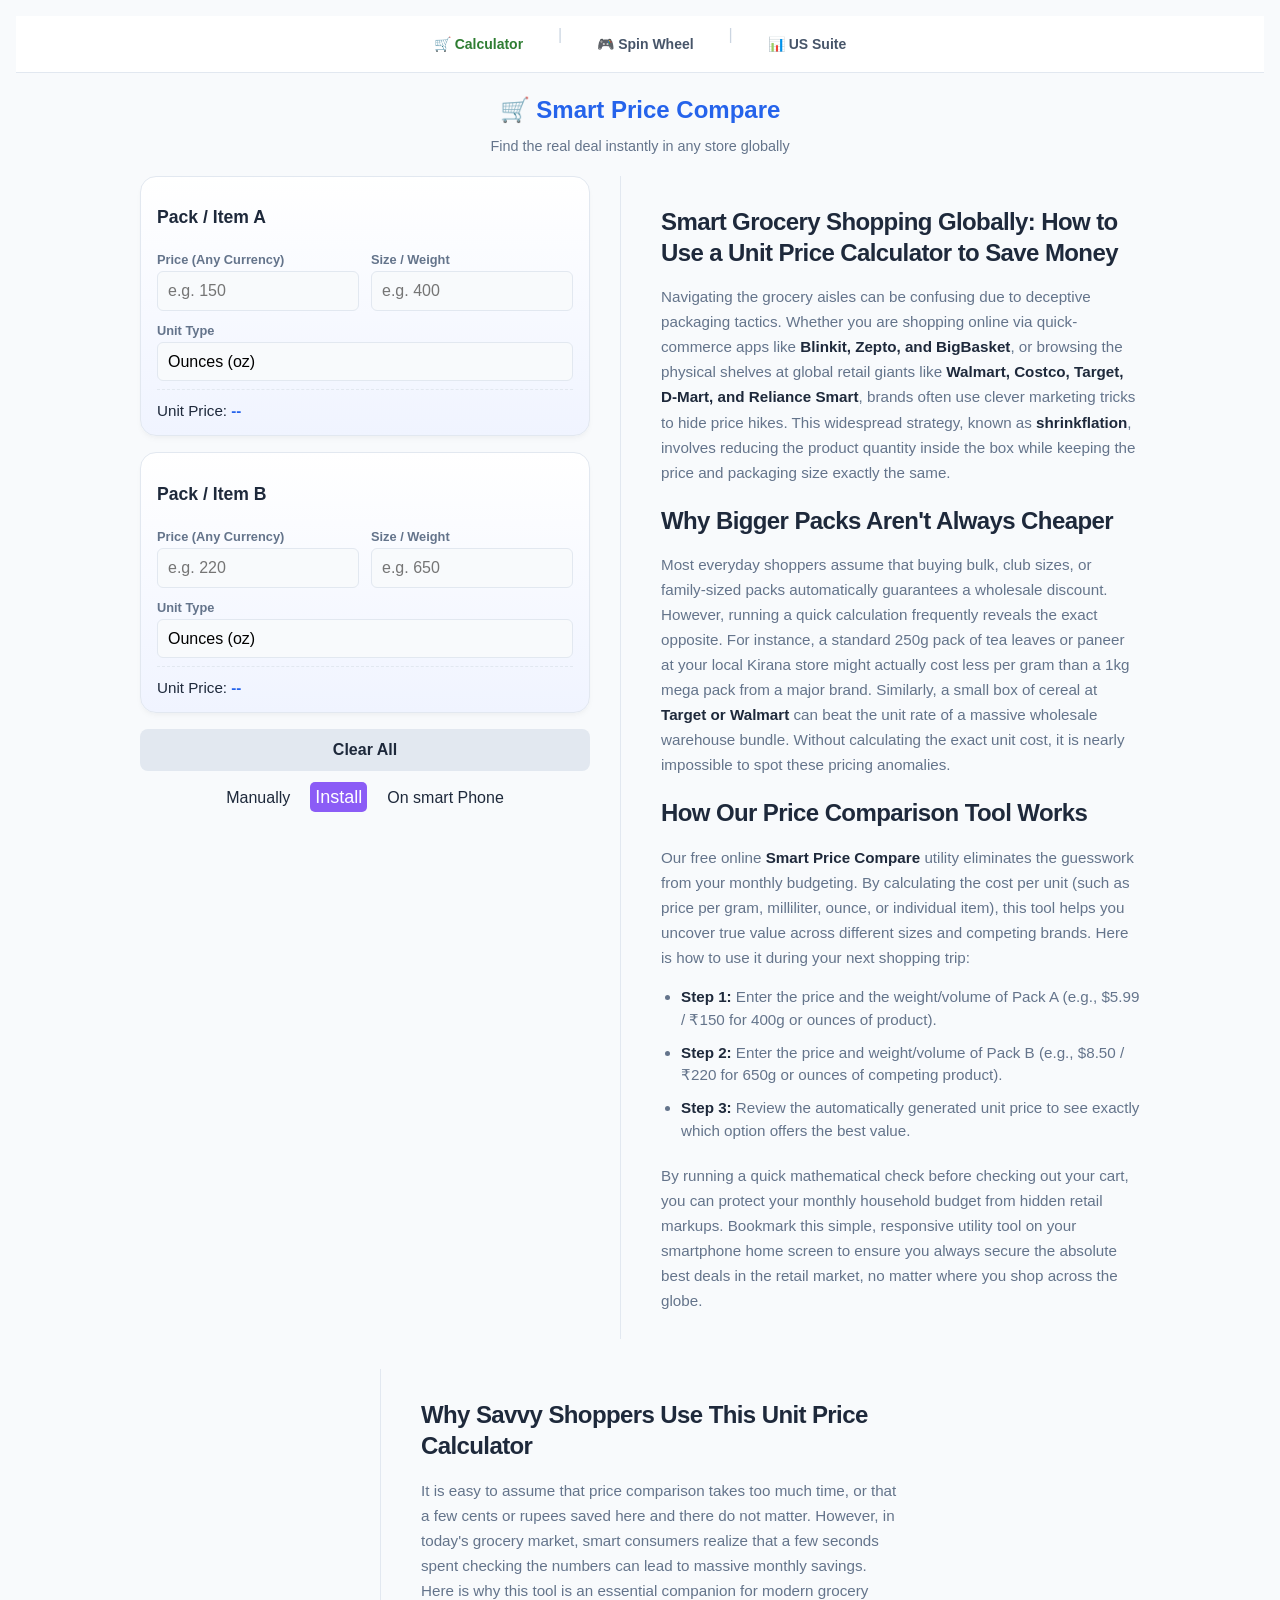
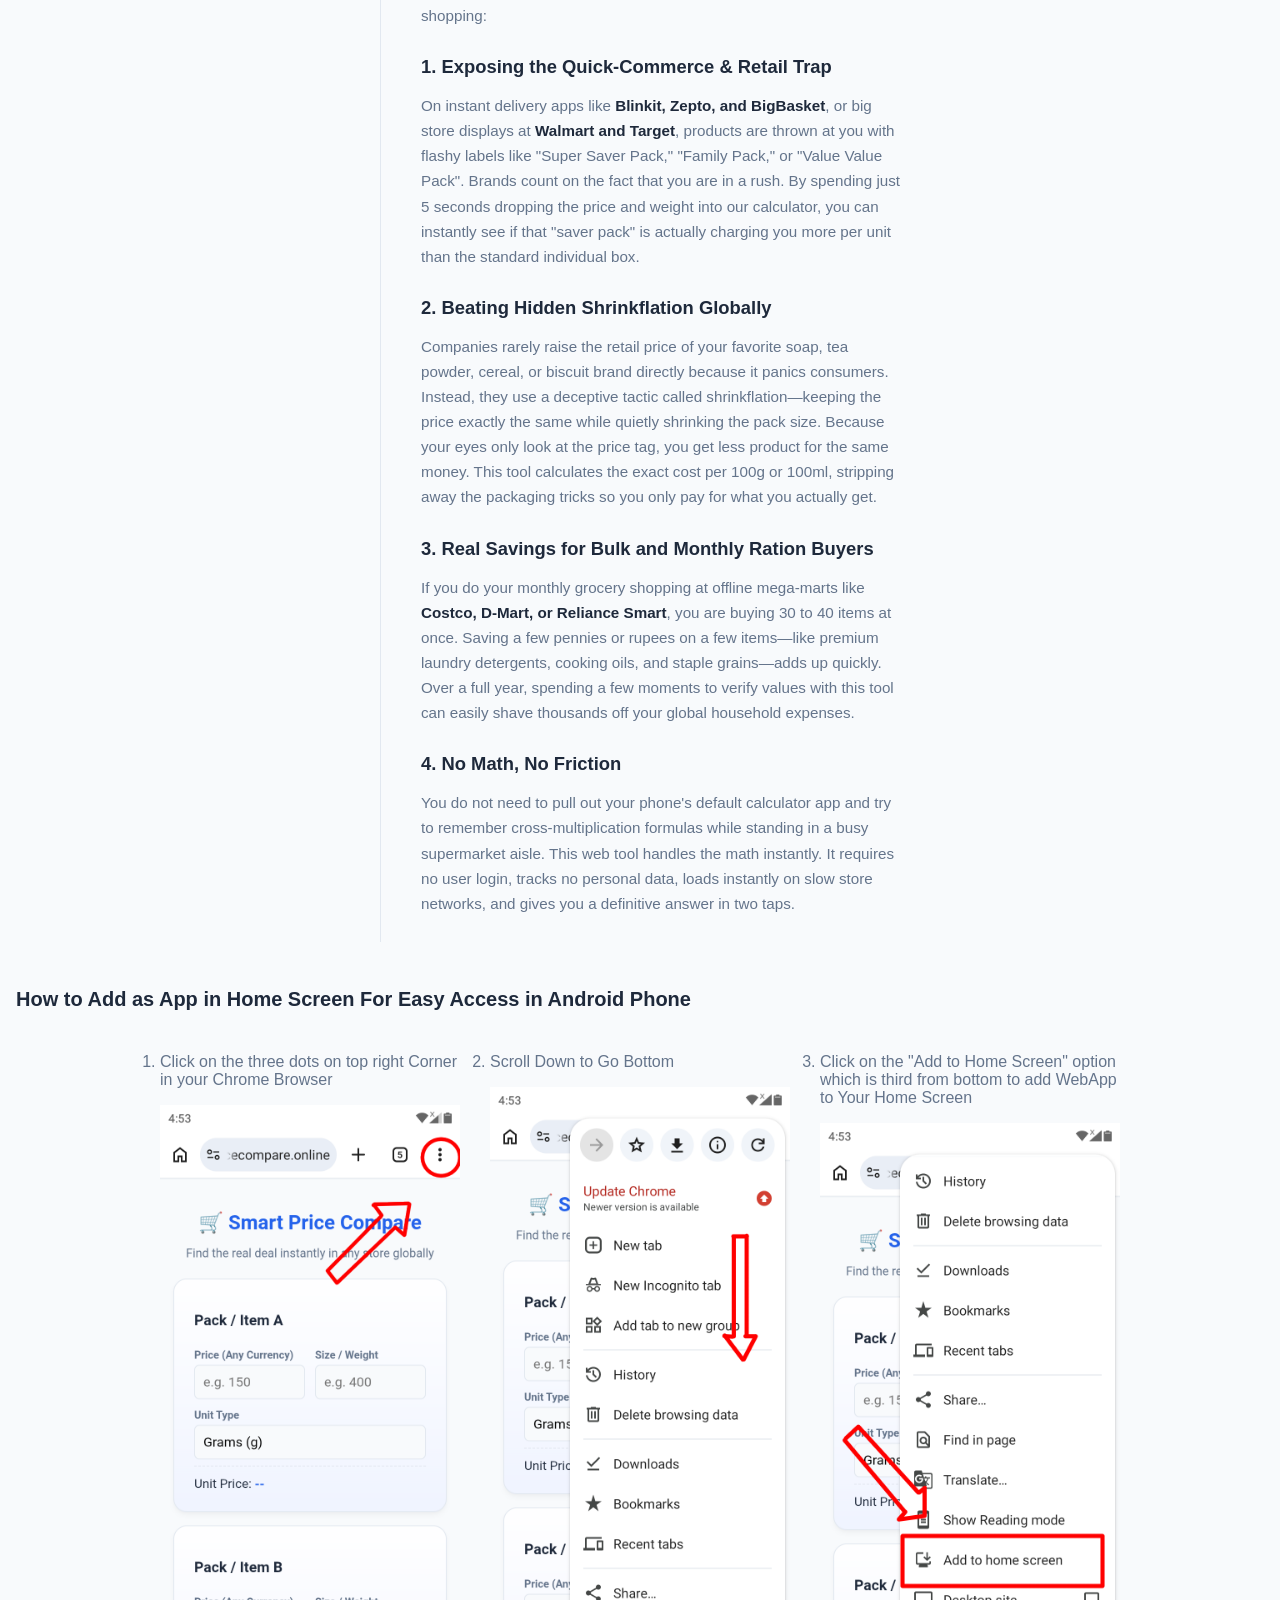
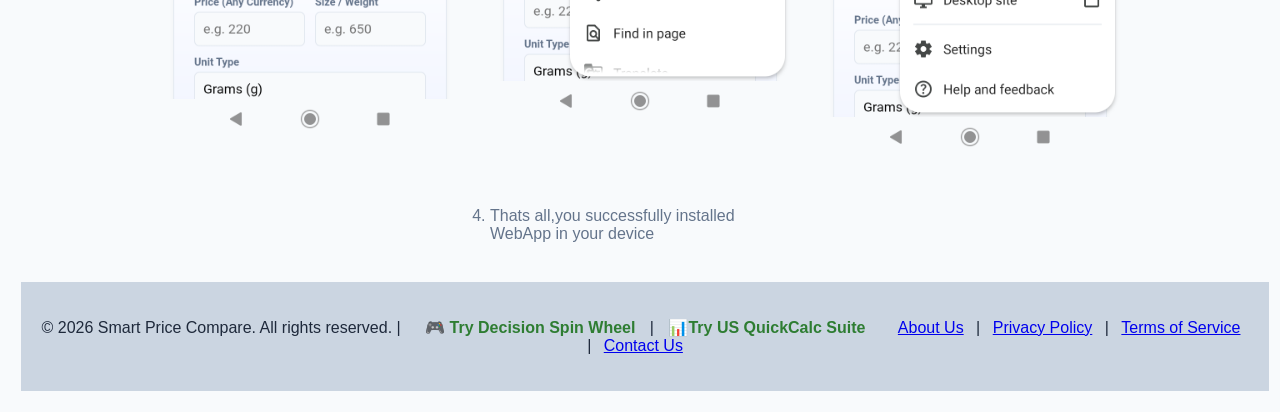
==== index.html @ 5653dd4a "Update index.html" ====
<!DOCTYPE html>
<html lang="en">
<head>
    <meta charset="UTF-8">
    <meta name="viewport" content="width=device-width, initial-scale=1.0">
    <title>🛒Smart Price Compare</title>
    <meta name="description" content="Free grocery unit price calculator for All shoppers. Compare prices in D-Mart, Blinkit, Walmart, and Zepto to beat shrinkflation and Secure The Best Deals">
    <meta name="keywords" content="unit price calculator, grocery price compare, cost per gram calculator, shrinkflation calculator, blinkit price check, dmart calculator, walmart price compare">
    <meta property="og:title" content="Smart Price Compare - Grocery Unit Price Calculator">
    <meta property="og:description" content="Stop getting fooled by packaging tricks. Instantly check if bigger grocery packs are actually cheaper or a scam.">
    <meta property="og:url" content="https://smartpricecompare.online">
    <meta property="og:type" content="website">
    <meta name="robots" content="index, follow">
    <meta name="author" content="Vignesh Kumar">
    <link rel="canonical" href="https://smartpricecompare.online" />
    <link rel="apple-touch-icon" sizes="180x180" href="apple-touch-icon.png">
    <link rel="icon" type="image/png" sizes="32x32" href="favicon-32x32.png">
    <link rel="icon" type="image/png" sizes="16x16" href="favicon-16x16.png">
    
    <script async src="https://pagead2.googlesyndication.com/pagead/js/adsbygoogle.js?client=ca-pub-3926058636910344"
     crossorigin="anonymous"></script>
    <style>
        /* CSS STYLING: Mobile-first, clean, and fast loading */
        :root {
            --primary: #2563eb;
            --success: #22c55e;
            --background: #f8fafc;
            --card-bg: #ffffff;
            --text: #1e293b;
            --text-light: #64748b;
            --border: #e2e8f0;
        }

        * {
            box-sizing: border-box;
            font-family: -apple-system, BlinkMacSystemFont, "Segoe UI", Roboto, Helvetica, Arial, sans-serif;
        }

        body {
            background-color: var(--background);
            color: var(--text);
            padding: 16px;
            margin: auto;
        }

        .container {
            display: flex;
            flex-direction:column;
            flex-wrap: wrap;
            justify-content: center;
            align-items:center;
            gap: 10px;
        }
        .app-layout-flex ,.seo-content{
            min-width: 300px;
            max-width: 450px;
        }
        .seo-content{
            width: 100%;
            max-width: 650px;
            padding: 30px 10px;
            background-color: transparent; 
            border: none; 
            box-shadow: none;
        }
        .seo-content h2 {
            font-size: 1.5rem !important;
            font-weight: 700;
            letter-spacing: -0.025em;
            color: var(--text);
            line-height: 1.3;
            margin-bottom: 16px;
        }

        .seo-content h3 {
            font-size: 1.15rem !important;
            font-weight: 600;
            color: var(--text);
            margin-top: 28px;
            margin-bottom: 8px;
        }

        .seo-content p {
            font-size: 0.95rem;
            color: var(--text-light); /* Soft slate blue-gray text minimizes visual fatigue */
            line-height: 1.65;
            margin-bottom: 16px;
        }

        .seo-content ul {
            margin-left: 0;
            padding-left: 20px;
            margin-bottom: 20px;
        }

        .seo-content li {
            font-size: 0.95rem;
            color: var(--text-light);
            margin-bottom: 10px;
            line-height: 1.5;
        }

        .seo-content strong {
            color: var(--text); /* Highlights key phrases without using bright neon colors */
        }
        header ,footer{
            text-align: center;
            margin: 5px;
            padding: 2px;
        }
        footer{
            background-color: #cbd5e1;
            width: 100%;
            padding: 20px;
        }
        a{
            margin: 10px 20px;
        }

        h1 {
            font-size: 1.5rem;
            color: var(--primary);
            margin-bottom: 4px;
        }

        p.subtitle {
            font-size: 0.9rem;
            color: var(--text-light);
        }

        .comparison-grid {
            display: flex;
            flex-direction: column;
            gap: 16px;
        }
            .item-card {
                background: var(--card-bg);
                background: linear-gradient(180deg, #ffffff 0%, #f0f4ff 100%);
                border-color: #dbeafe;
                border: 1px solid var(--border);
                border-radius: 16px;
                padding: 24px;
                transition: all 0.25s ease;
                position: relative;
                box-shadow: 0 4px 6px -1px rgba(0, 0, 0, 0.03), 0 2px 4px -1px rgba(0, 0, 0, 0.02);
            }
            .item-card input:focus,.item-card select:focus{
                border-color: #8b5cf6;
                box-shadow: 0 0 0 3px rgba(139, 92, 246, 0.15);
            }
        .item-card.cheaper {
            border-color: var(--success);
            background: #f0fdf4;
            box-shadow: 0 4px 12px rgba(34, 197, 94, 0.1);
        }

        .badge {
            display: none;
            position: absolute;
            top: -10px;
            right: 16px;
            background: var(--success);
            color: white;
            font-size: 0.75rem;
            font-weight: bold;
            padding: 2px 8px;
            border-radius: 20px;
            text-transform: uppercase;
        }

        .item-card.cheaper .badge {
            display: block;
        }

        h2 {
            font-size: 1.1rem;
            margin-bottom: 24px;}

        .input-group {
            display: grid;
            grid-template-columns: 1fr 1fr;
            gap: 12px;
            margin-bottom: 12px;
        }

        .input-field {
            display: flex;
            flex-direction: column;
            gap: 4px;
        }

        label {
            font-size: 0.8rem;
            font-weight: 600;
            color: var(--text-light);
        }

        input, select {
            width: 100%;
            padding: 10px;
            font-size: 1rem;
            border: 1px solid var(--border);
            border-radius: 6px;
            outline: none;
            background: var(--background);
        }
        select {
            appearance: none;
            -webkit-appearance: none;
            background-image: url("data:image/svg+xml;utf8,<svg xmlns='http://w3.org' width='24' height='24' viewBox='0 0 24 24' fill='none' stroke='%2364748b' stroke-width='2' stroke-linecap='round' stroke-linejoin='round'><polyline points='6 9 12 15 18 9'></polyline></svg>");
            background-repeat: no-repeat;
            background-position: right 12px center;
            background-size: 16px;
            padding-right: 40px !important; /* Keeps option labels clear of the native arrow */
        }

        input:focus, select:focus {
            border-color: var(--primary);
            background: white;
        }

        .result-box {
            margin-top: 8px;
            padding-top: 12px;
            border-top: 1px dashed var(--border);
            font-size: 0.95rem;
        }

        .unit-price {
            font-weight: bold;
            color: var(--primary);
        }

        .savings-banner {
            background: #eff6ff;
            border: 1px solid #bfdbfe;
            color: var(--primary);
            padding: 12px;
            border-radius: 8px;
            text-align: center;
            font-weight: 600;
            margin-top: 16px;
            display: none;
            font-size: 0.95rem;
            word-wrap: break-word;
            overflow-wrap: break-word;
            white-space: normal;
            height: auto;
            line-height: 1.4;
        }

        .reset-btn {
            width: 100%;
            background: #e2e8f0;
            border: none;
            color: var(--text);
            padding: 12px;
            font-size: 1rem;
            font-weight: 600;
            border-radius: 8px;
            margin-top: 16px;
            cursor: pointer;
        }

        .reset-btn:hover {
            background: #cbd5e1;
        }
    ol{
            display:flex;
            justify-content:center;
            align-items:flex-start;
            flex-wrap:wrap;
            gap:30px;
            color:var(--text-light);
            padding:2px;
        }
        ol li{
            max-width:300px;
        }
        li>img{
            width:100%;
            margin:auto;
        }
/* Desktop View Override */
        @media (min-width: 900px) {
        .container {
            width:100%;
            display: flex;
            flex-direction:row;
            justify-content: center;
            align-items: flex-start;
            flex-wrap: wrap;
            gap:30px;
        }
        .seo-content {
            max-width: 520px;
            padding: 10px 0 10px 40px; 
            border-left: 1px solid var(--border);
        }
        .item-card {
            padding: 16px; /* Free up critical container real estate */
        }
     }
    </style>
</head>
<body>
    <nav style="background: #ffffff;border-bottom: 1px solid #e2e8f0; padding: 10px 16px; display: flex; justify-content: center; gap: 15px; width: 100%; box-sizing: border-box;">
    <a href="/index.html" style="color: #2e7d32; font-weight: 700; text-decoration: none; font-size: 14px;">🛒 Calculator</a>
    <span style="color: #cbd5e1;">|</span>
    <a href="/wheel.html" style="color: #475569; font-weight: 600; text-decoration: none; font-size: 14px;">🎮 Spin Wheel</a>
    <span style="color: #cbd5e1;">|</span>
    <a href="/us-calc/index.html" style="color: #475569; font-weight: 600; text-decoration: none; font-size: 14px;">📊 US Suite</a>
</nav>
    <header><h1>🛒 Smart Price Compare</h1>
        <p class="subtitle">Find the real deal instantly in any store globally</p>
    </header>
    <div class="container">
        <div class="app-layout-flex">
            <div class="comparison-grid">
        	    <div class="item-card" id="cardA">
            		<div class="badge">Better Value</div>
                    <h2>Pack / Item A</h2>
            		<div class="input-group">
                		<div class="input-field"><label>Price (Any Currency)</label>
                    	    <input type="number" id="priceA" placeholder="e.g. 150" inputmode="decimal" oninput="calculate()"></div>
                		<div class="input-field"><label>Size / Weight</label>
                   		 <input type="number" id="sizeA" placeholder="e.g. 400" inputmode="decimal" oninput="calculate()"></div>
            		</div>
                    <div class="input-field">
                        <label>Unit Type</label>
                        <select id="unitA" onchange="calculate()">
                        <option value="28.3495">Ounces (oz)</option>
                        <option value="453.592">Pounds (lbs)</option>
                        <option value="1">Grams (g)</option>
                        <option value="1000">Kilograms (kg)</option>
                        <option value="1">Milliliters (ml)</option>
                        <option value="1000">Liters (L)</option>
                        <option value="1">Units / Pieces</option>
                        </select></div>
                    <div class="result-box">Unit Price: <span class="unit-price" id="outputA">--</span></div>
                </div>

                <div class="item-card" id="cardB">
                    <div class="badge">Better Value</div>
                    <h2>Pack / Item B</h2>
                    <div class="input-group">
                        <div class="input-field">
                            <label>Price (Any Currency)</label>
                            <input type="number" id="priceB" placeholder="e.g. 220" inputmode="decimal" oninput="calculate()">
                        </div>
                        <div class="input-field">
                            <label>Size / Weight</label>
                            <input type="number" id="sizeB" placeholder="e.g. 650" inputmode="decimal" oninput="calculate()">
                        </div>
                    </div>
                    <div class="input-field">
                        <label>Unit Type</label>
                        <select id="unitB" onchange="calculate()">
                            <option value="28.3495">Ounces (oz)</option>
                            <option value="453.592">Pounds (lbs)</option>
                            <option value="1">Grams (g)</option>
                            <option value="1000">Kilograms (kg)</option>
                            <option value="1">Milliliters (ml)</option>
                            <option value="1000">Liters (L)</option>
                            <option value="1">Units / Pieces</option>
                        </select>
                    </div>
                    <div class="result-box">
                        Unit Price: <span class="unit-price" id="outputB">--</span>
                    </div>
                </div>
            </div>
            <div class="savings-banner" id="savingsText"></div>
            <button class="reset-btn" onclick="resetForm()">Clear All</button>
            <p style="text-align: center;"> Manually<a href="#manualinstall" style="font-size:large;color:white;background-color: #8b5cf6;padding:5px;border-radius: 5px;text-decoration: none;">Install</a>On smart Phone </p>
        </div>
 
     <section class="seo-content">
  <h2>Smart Grocery Shopping Globally: How to Use a Unit Price Calculator to Save Money</h2>
<p>
  Navigating the grocery aisles can be confusing due to deceptive packaging tactics. 
  Whether you are shopping online via quick-commerce apps like <strong>Blinkit, Zepto, and BigBasket</strong>, or 
  browsing the physical shelves at global retail giants like <strong>Walmart, Costco, Target, D-Mart, and Reliance Smart</strong>, brands 
  often use clever marketing tricks to hide price hikes. This widespread strategy, known 
  as <strong>shrinkflation</strong>, involves reducing the product quantity inside the box while keeping the price and 
  packaging size exactly the same.
</p>

<h2>Why Bigger Packs Aren't Always Cheaper</h2>
<p>
  Most everyday shoppers assume that buying bulk, club sizes, or family-sized packs automatically 
  guarantees a wholesale discount. However, running a quick calculation frequently reveals the exact opposite. For 
  instance, a standard 250g pack of tea leaves or paneer at your local Kirana store might actually
  cost less per gram than a 1kg mega pack from a major brand. Similarly, a small box of cereal at 
  <strong>Target or Walmart</strong> can beat the unit rate of a massive wholesale warehouse bundle. Without calculating the
  exact unit cost, it is nearly impossible to spot these pricing anomalies.
</p>

<h2>How Our Price Comparison Tool Works</h2>
<p>
  Our free online <strong>Smart Price Compare</strong> utility eliminates the guesswork from your 
  monthly budgeting. By calculating the cost per unit (such as price per gram, milliliter, ounce, or individual item), 
  this tool helps you uncover true value across different sizes and competing brands. Here is how to use it during your next shopping trip:
</p>
<ul>
  <li><strong>Step 1:</strong> Enter the price and the weight/volume of Pack A (e.g., $5.99 / ₹150 for 400g or ounces of product).</li>
  <li><strong>Step 2:</strong> Enter the price and weight/volume of Pack B (e.g., $8.50 / ₹220 for 650g or ounces of competing product).</li>
  <li><strong>Step 3:</strong> Review the automatically generated unit price to see exactly which option offers the best value.</li>
</ul>
<p>
  By running a quick mathematical check before checking out your cart, you can 
  protect your monthly household budget from hidden retail markups. Bookmark this simple, responsive utility tool on your smartphone home screen to ensure you always secure the absolute best deals in the retail market, no matter where you shop across the globe.
</p>

</section>
<section class="seo-content">
<h2>Why Savvy Shoppers Use This Unit Price Calculator</h2>
<p>
  It is easy to assume that price comparison takes too much time, or that a few cents or rupees 
  saved here and there do not matter. However, in today's grocery market, smart 
  consumers realize that a few seconds spent checking the numbers can lead to 
  massive monthly savings. Here is why this tool is an essential companion for modern 
  grocery shopping:
</p>

<h3>1. Exposing the Quick-Commerce & Retail Trap</h3>
<p>
  On instant delivery apps like <strong>Blinkit, Zepto, and BigBasket</strong>, or big store displays at <strong>Walmart and Target</strong>, products are thrown at 
  you with flashy labels like "Super Saver Pack," "Family Pack," or "Value Value Pack". Brands 
  count on the fact that you are in a rush. By spending just 5 seconds dropping the 
  price and weight into our calculator, you can instantly see if that "saver pack" is 
  actually charging you more per unit than the standard individual box.
</p>

<h3>2. Beating Hidden Shrinkflation Globally</h3>
<p>
  Companies rarely raise the retail price of your favorite soap, tea powder, cereal, or biscuit 
  brand directly because it panics consumers. Instead, they use a deceptive tactic 
  called shrinkflation—keeping the price exactly the same while quietly shrinking the 
  pack size. Because your eyes only look at the price tag, you get less 
  product for the same money. This tool calculates the exact cost per 100g or 100ml, 
  stripping away the packaging tricks so you only pay for what you actually get.
</p>

<h3>3. Real Savings for Bulk and Monthly Ration Buyers</h3>
<p>
  If you do your monthly grocery shopping at offline mega-marts like <strong>Costco, D-Mart, or 
  Reliance Smart</strong>, you are buying 30 to 40 items at once. Saving a 
  few pennies or rupees on a few items—like premium laundry detergents, cooking oils, and staple grains—adds 
  up quickly. Over a full year, spending a few moments to verify values with this tool 
  can easily shave thousands off your global household expenses.
</p>

<h3>4. No Math, No Friction</h3>
<p>
  You do not need to pull out your phone's default calculator app and try to remember 
  cross-multiplication formulas while standing in a busy supermarket aisle. This web 
  tool handles the math instantly. It requires no user login, tracks no personal data, 
  loads instantly on slow store networks, and gives you a definitive answer in two taps.
</p>
</section>
<section id="manualinstall">
    <h2 style="font-size:20px">How to Add as App in Home Screen For Easy Access in Android Phone</h2>
    <ol>
    <li><p>Click on the three dots on top right Corner in your Chrome Browser</p><img src="step1.png" alt="Step By step Image 1"></li>
    <li><p>Scroll Down to Go Bottom</p><img src="step2.png" alt="Step By step Image 2"></li>
    <li><p>Click on the "Add to Home Screen" option which is third from bottom to add WebApp to Your Home Screen</p><img src="step3.png" alt="Step By step Image 3"></li>
    <li><p>Thats all,you successfully installed WebApp in your device</p></li>
    </ol>
</section>
</div>
<footer>
    <p>
        © 2026 Smart Price Compare. All rights reserved. | 
        <a href="wheel.html" style="font-weight: bold; text-decoration: none; color: #2e7d32; margin-right: 10px;">🎮 Try Decision Spin Wheel</a> | 
        <a href="./us-calc/" style="color: #2e7d32;text-decoration: none; font-weight: bold; margin-left: 10px;">📊Try US QuickCalc Suite</a>
        <a href="about.html" style="margin: 0 8px;">About Us</a> | 
        <a href="privacy.html" style="margin: 0 8px;">Privacy Policy</a> | 
        <a href="terms.html" style="margin: 0 8px;">Terms of Service</a> | 
        <a href="mailto:rvofficialemail@gmail.com" style="margin-left: 8px;">Contact Us</a>
    </p>
</footer>

<script>
    // JAVASCRIPT LOGIC: Calculates unit math entirely on the user's phone browser
    function calculate() {
        // Elements
        const priceA = parseFloat(document.getElementById('priceA').value);
        const sizeA = parseFloat(document.getElementById('sizeA').value);
        const unitA = parseFloat(document.getElementById('unitA').value);

        const priceB = parseFloat(document.getElementById('priceB').value);
        const sizeB = parseFloat(document.getElementById('sizeB').value);
        const unitB = parseFloat(document.getElementById('unitB').value);

        const cardA = document.getElementById('cardA');
        const cardB = document.getElementById('cardB');
        const savingsText = document.getElementById('savingsText');

        // Reset display states
        cardA.classList.remove('cheaper');
        cardB.classList.remove('cheaper');
        savingsText.style.display = 'none';
        document.getElementById('outputA').innerText = '--';
        document.getElementById('outputB').innerText = '--';

        let basePriceA = 0;
        let basePriceB = 0;

        // Process Item A if valid inputs exist
        if (priceA && sizeA && sizeA > 0) {
            // Standardize everything to a base of 100 units (e.g. per 100g, 100ml, 100 pieces)
            basePriceA = (priceA / (sizeA * unitA)) * 100;
            document.getElementById('outputA').innerText = basePriceA.toFixed(4) + " per 100";
        }

        // Process Item B if valid inputs exist
        if (priceB && sizeB && sizeB > 0) {
            basePriceB = (priceB / (sizeB * unitB)) * 100;
            document.getElementById('outputB').innerText = basePriceB.toFixed(4) + " per 100";
        }

        // Compare values if both items are fully entered
        if (basePriceA > 0 && basePriceB > 0) {
            if (basePriceA < basePriceB) {
                cardA.classList.add('cheaper');
                const pct = ((basePriceB - basePriceA) / basePriceB) * 100;
                savingsText.innerText = "🎉 Item A saves you " + pct.toFixed(1) + "% relative to Item B!";
                savingsText.style.display = 'block';
            } else if (basePriceB < basePriceA) {
                cardB.classList.add('cheaper');
                const pct = ((basePriceA - basePriceB) / basePriceA) * 100;
                savingsText.innerText = "🎉 Item B saves you " + pct.toFixed(1) + "% relative to Item A!";
                savingsText.style.display = 'block';
            } else {
            savingsText.innerText = "⚖️ Both items are exactly the same value!";
            savingsText.style.display = 'block';}
            }
            }
      function resetForm()  {
            document.getElementById('priceA').value = '';
            document.getElementById('sizeA').value = '';
            document.getElementById('priceB').value = '';
            document.getElementById('sizeB').value = '';
            calculate();
            }
            </script>
</body>
</html>
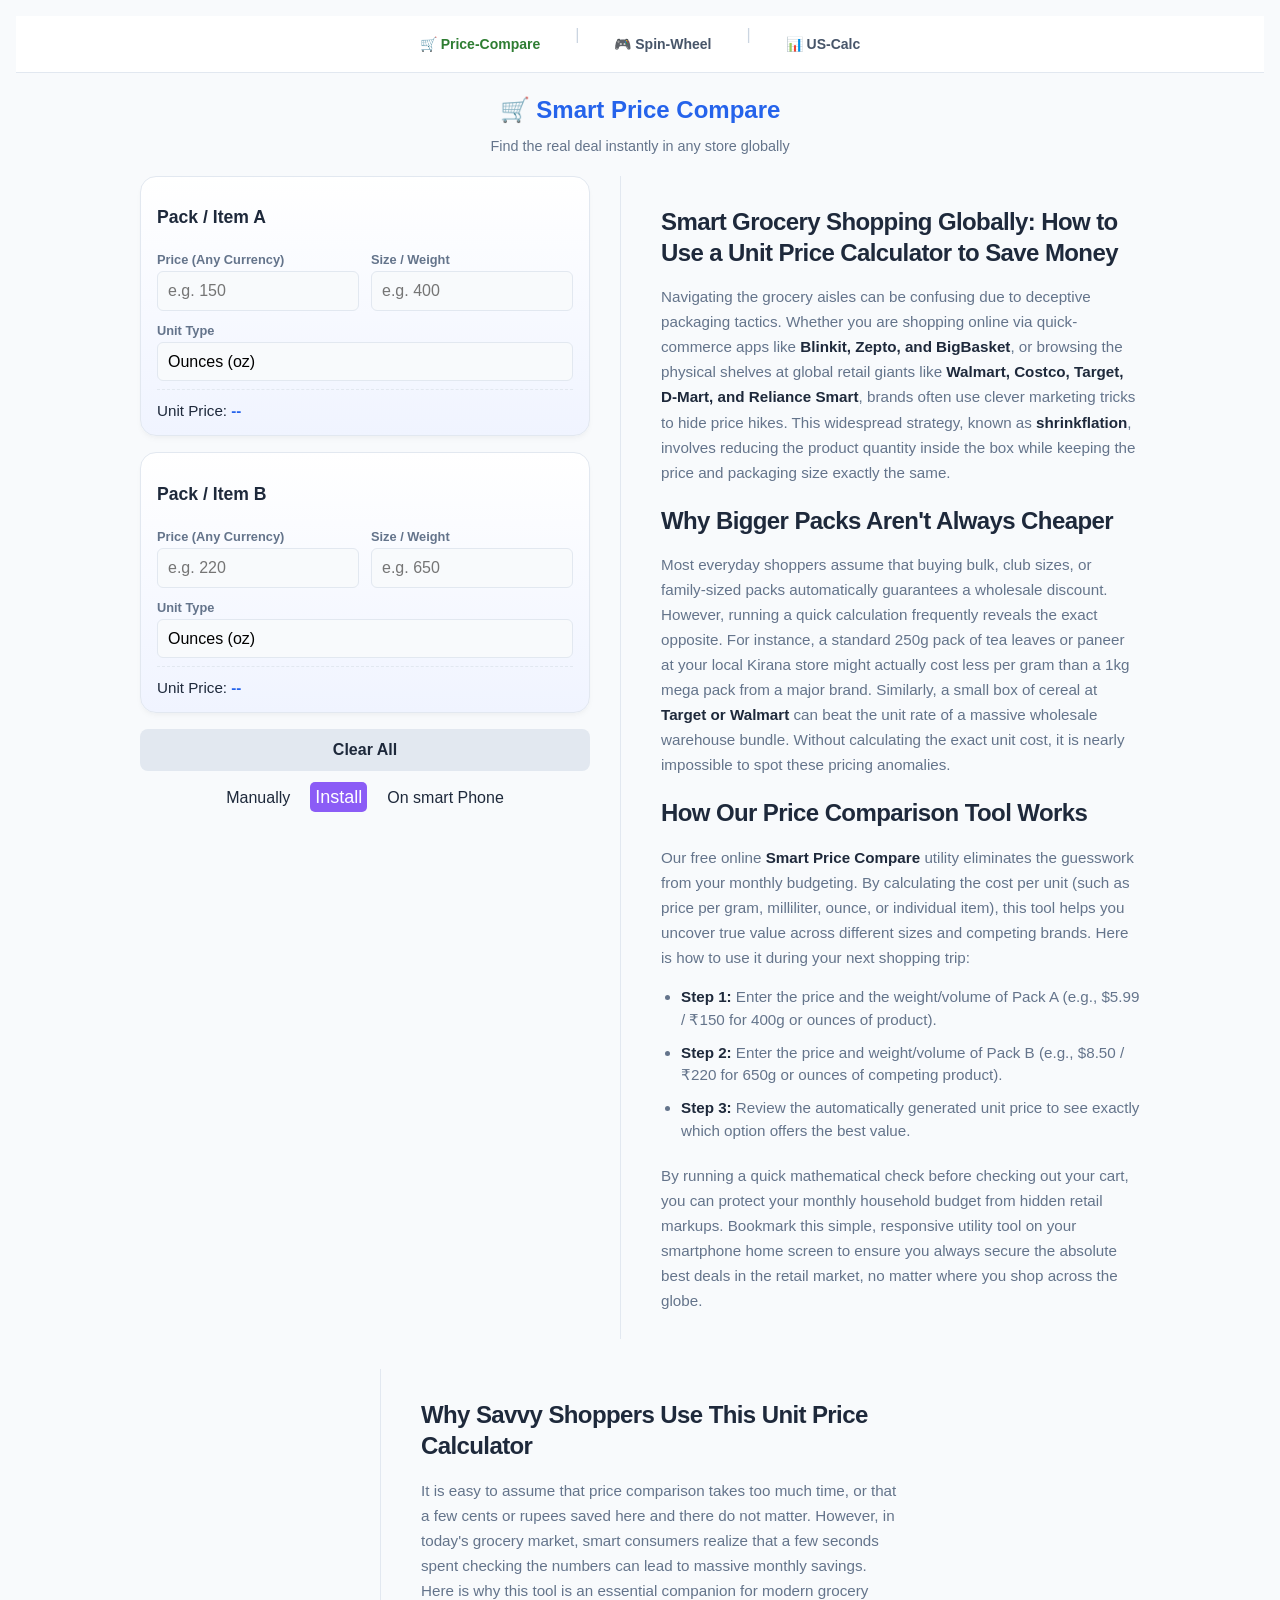
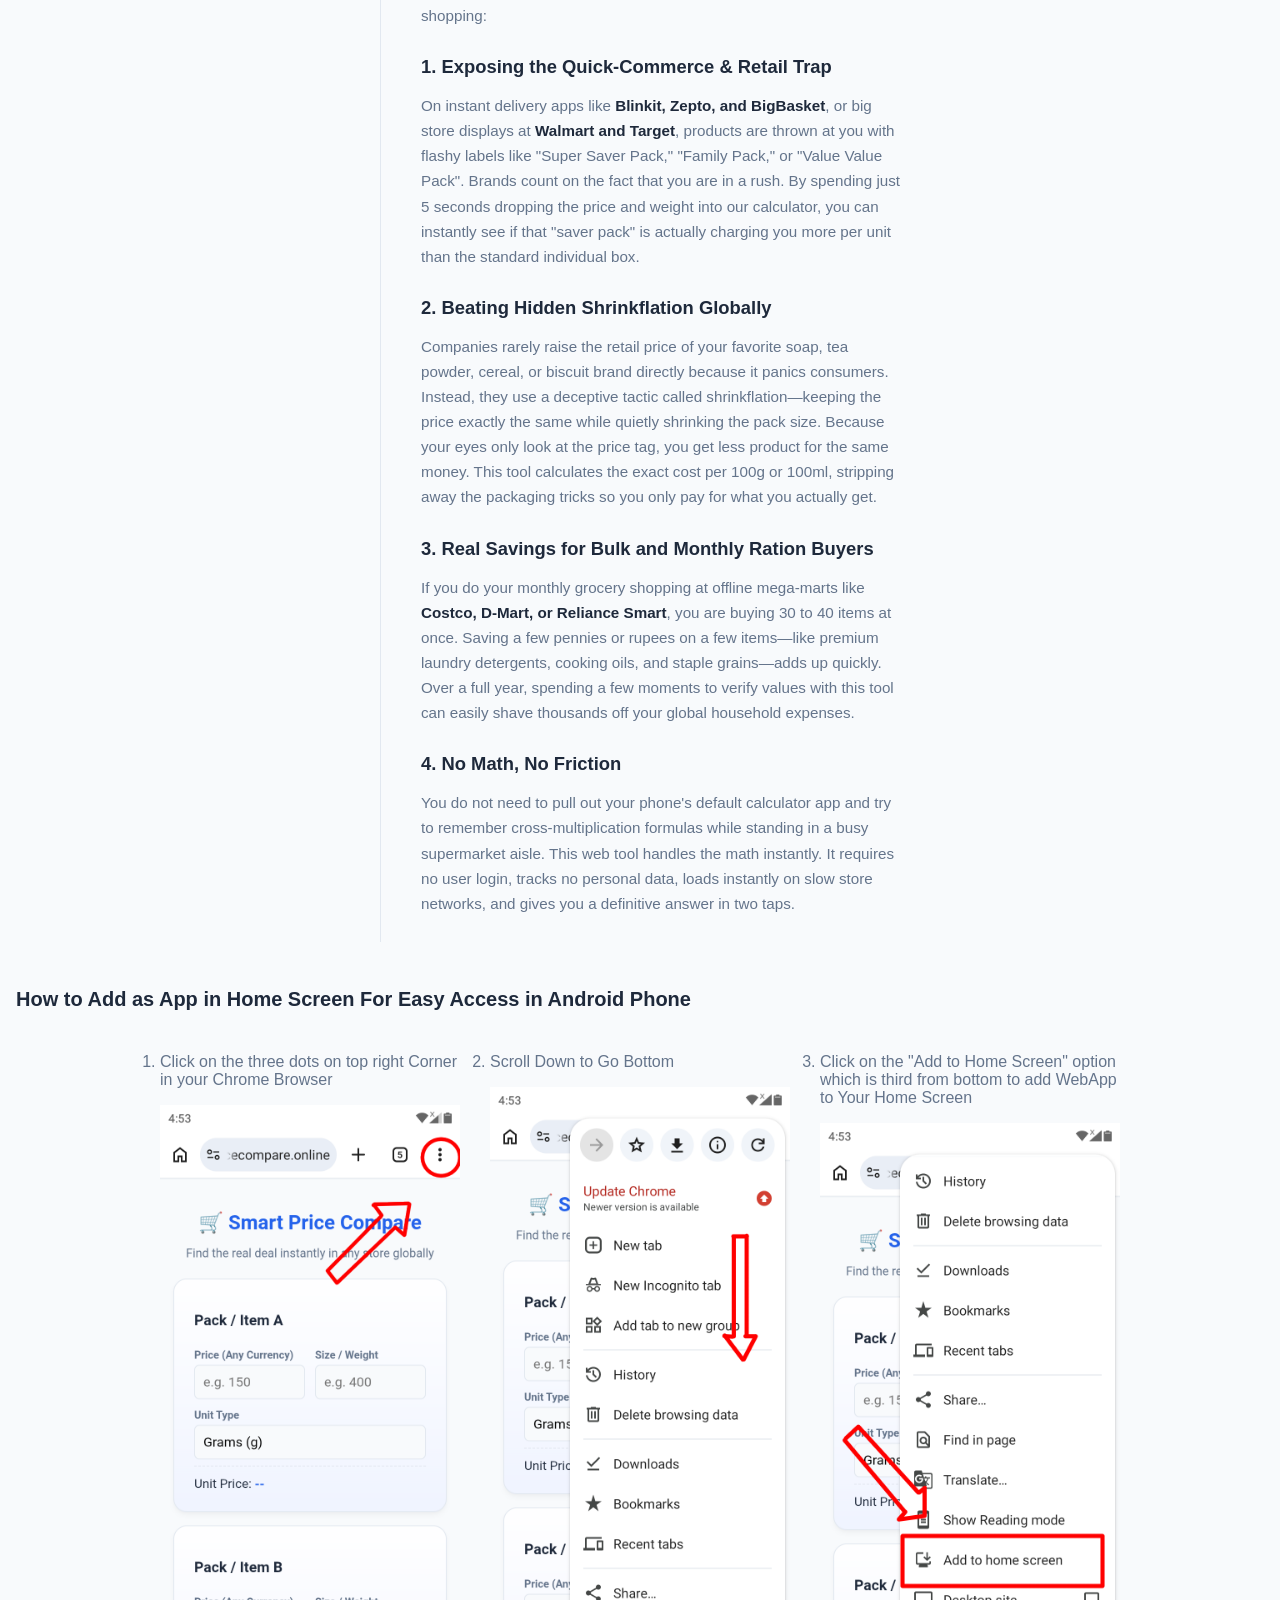
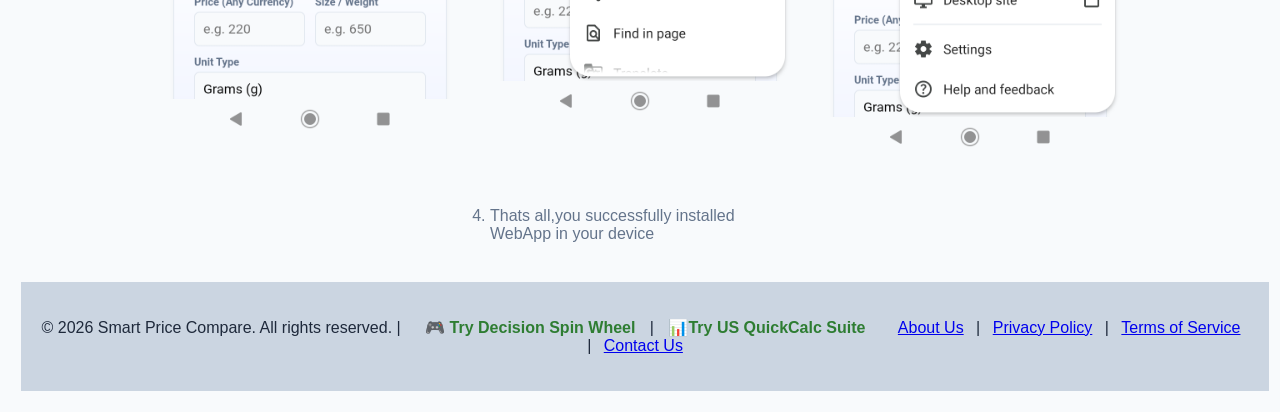
==== commit 0df34764: "Update index.html" ====
--- a/index.html
+++ b/index.html
@@ -305,11 +305,11 @@
 </head>
 <body>
     <nav style="background: #ffffff;border-bottom: 1px solid #e2e8f0; padding: 10px 16px; display: flex; justify-content: center; gap: 15px; width: 100%; box-sizing: border-box;">
-    <a href="/index.html" style="color: #2e7d32; font-weight: 700; text-decoration: none; font-size: 14px;">🛒 Calculator</a>
+    <a href="/index.html" style="color: #2e7d32; font-weight: 700; text-decoration: none; font-size: 14px;">🛒 Price-Compare</a>
     <span style="color: #cbd5e1;">|</span>
-    <a href="/wheel.html" style="color: #475569; font-weight: 600; text-decoration: none; font-size: 14px;">🎮 Spin Wheel</a>
+    <a href="/wheel.html" style="color: #475569; font-weight: 600; text-decoration: none; font-size: 14px;">🎮 Spin-Wheel</a>
     <span style="color: #cbd5e1;">|</span>
-    <a href="/us-calc/index.html" style="color: #475569; font-weight: 600; text-decoration: none; font-size: 14px;">📊 US Suite</a>
+    <a href="/us-calc/index.html" style="color: #475569; font-weight: 600; text-decoration: none; font-size: 14px;">📊 US-Calc</a>
 </nav>
     <header><h1>🛒 Smart Price Compare</h1>
         <p class="subtitle">Find the real deal instantly in any store globally</p>
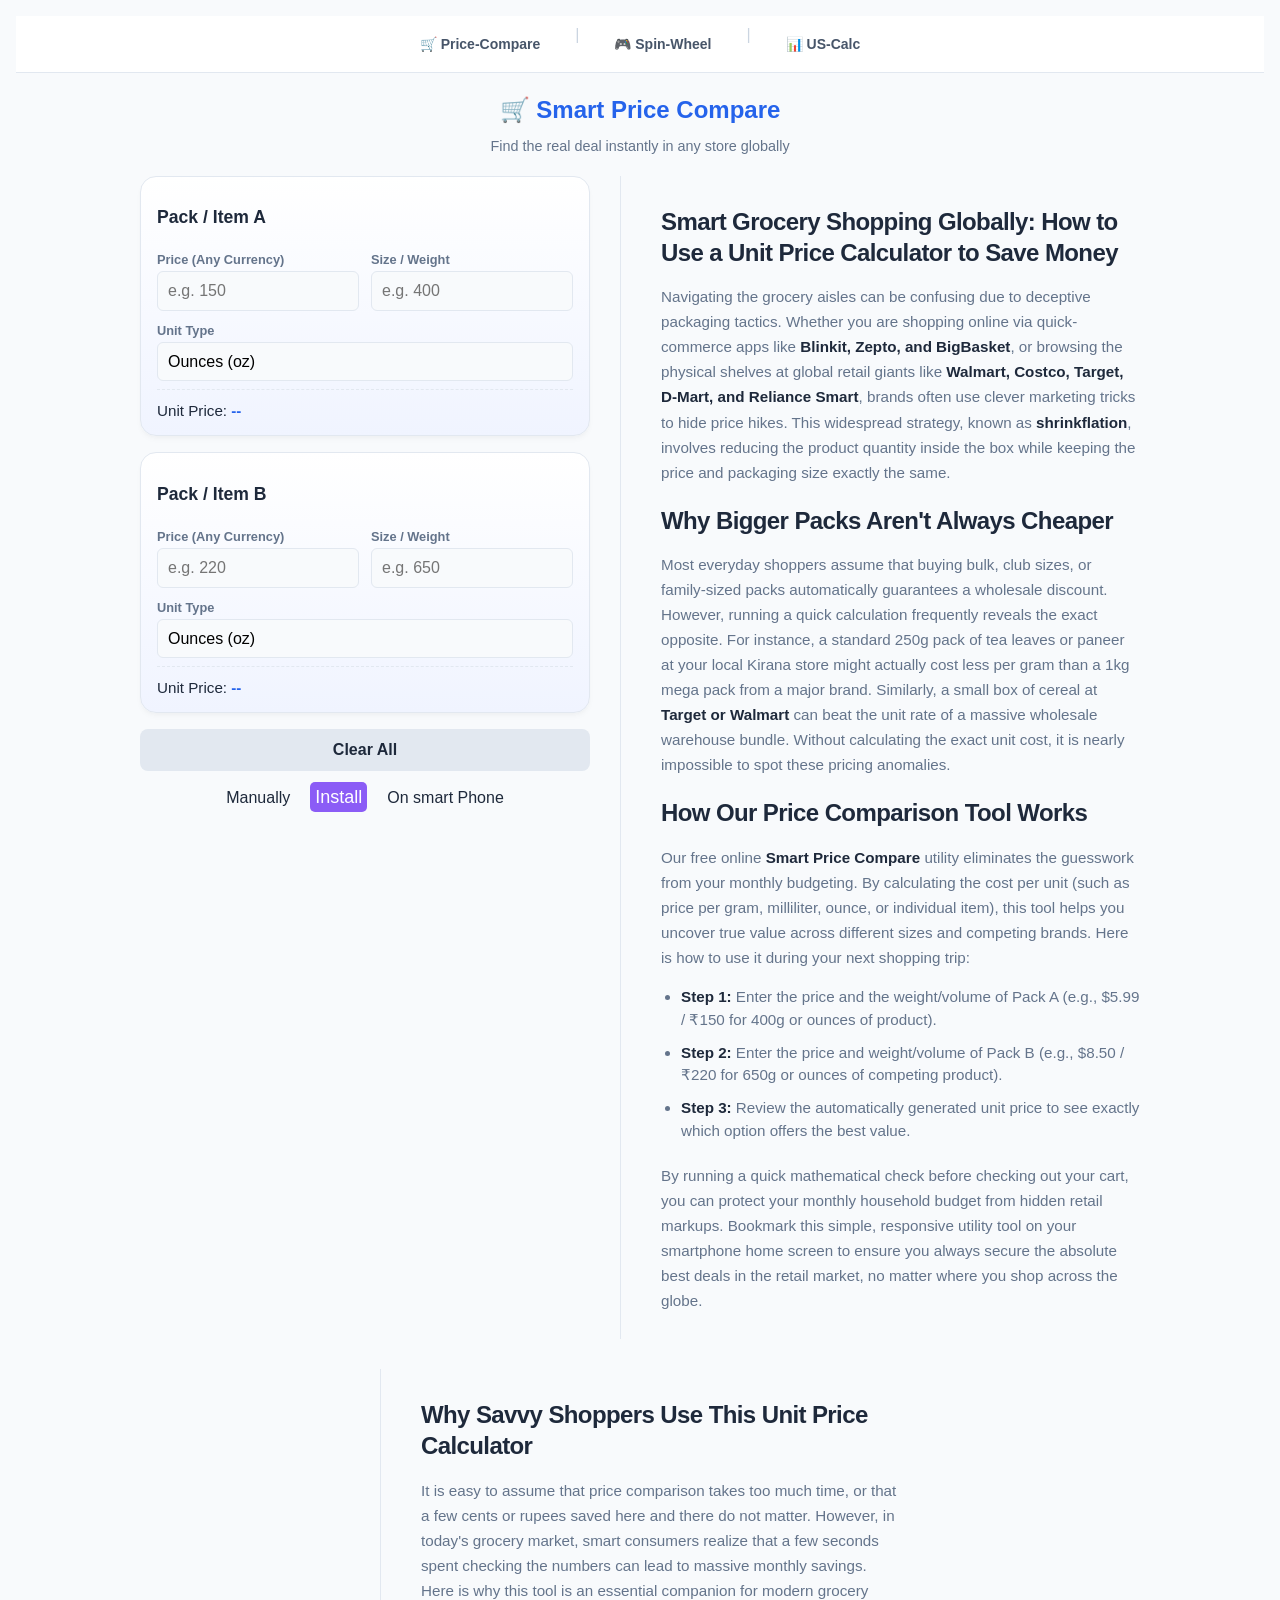
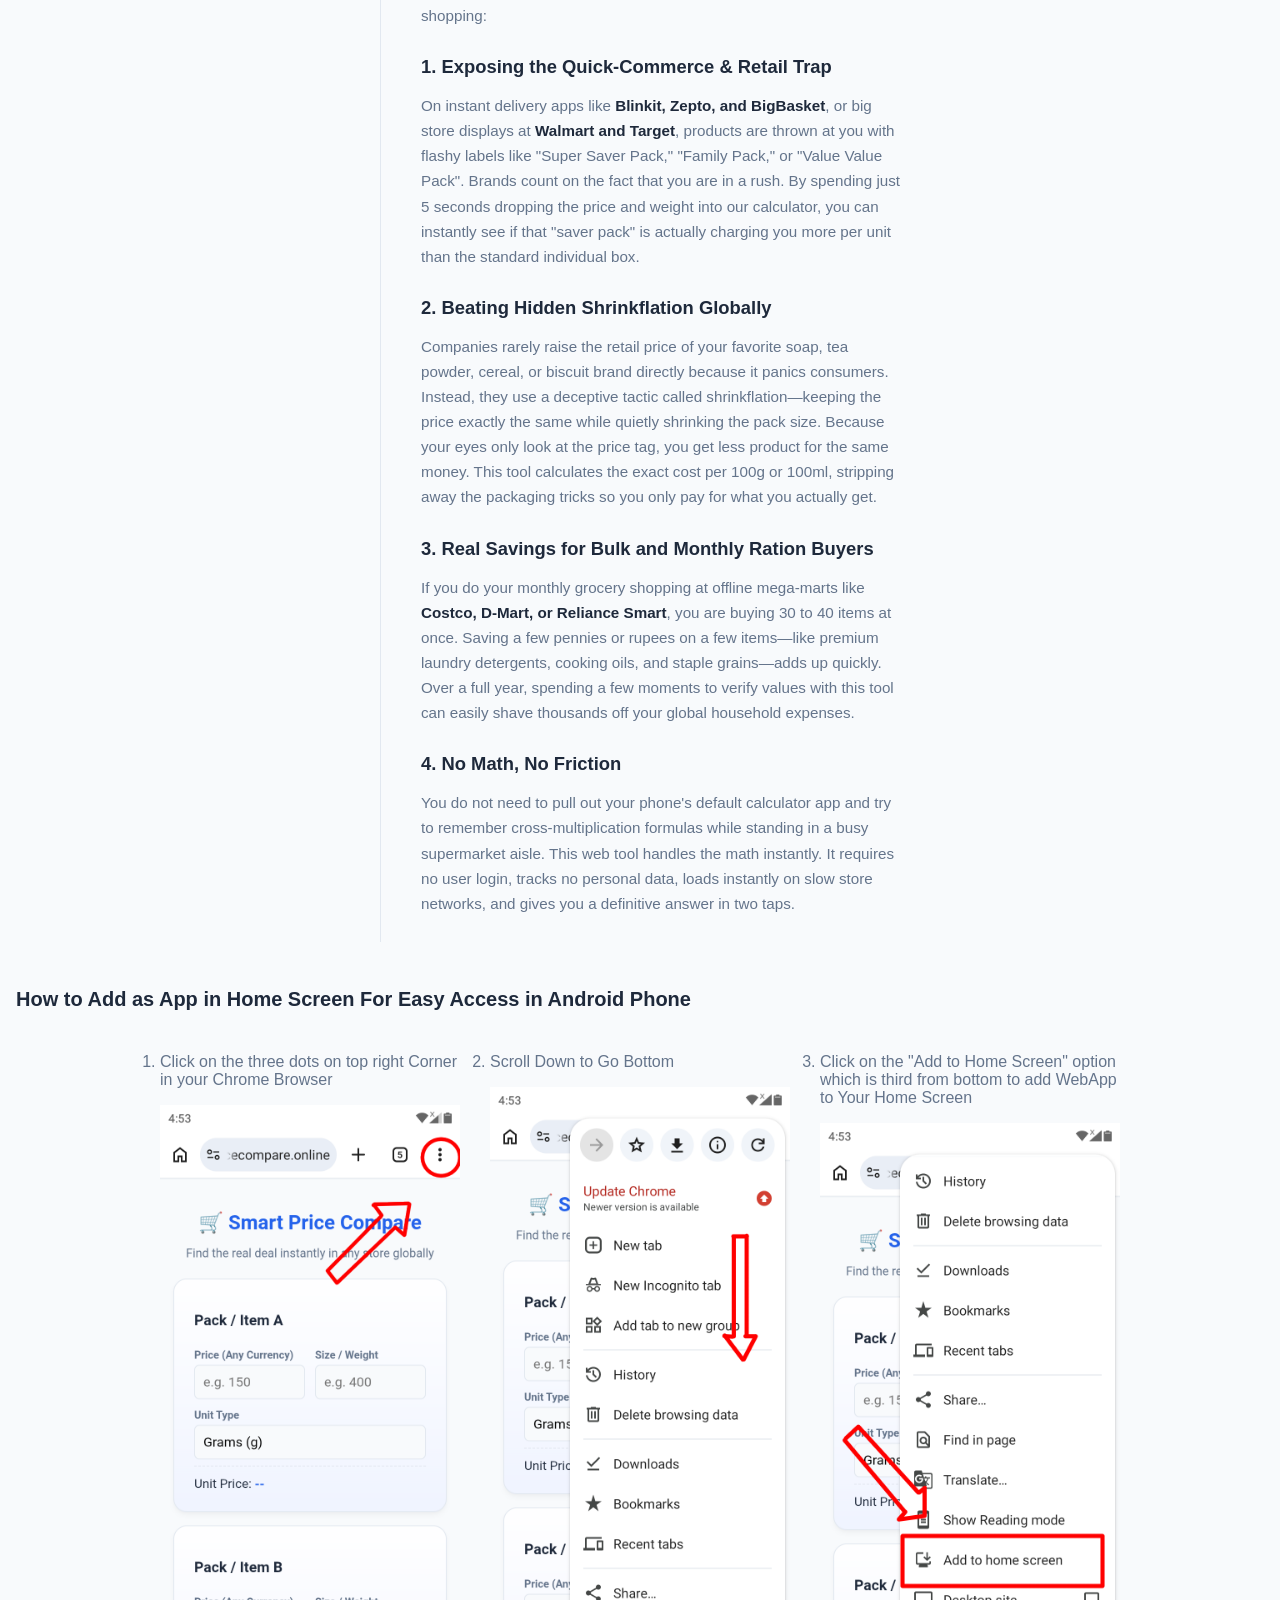
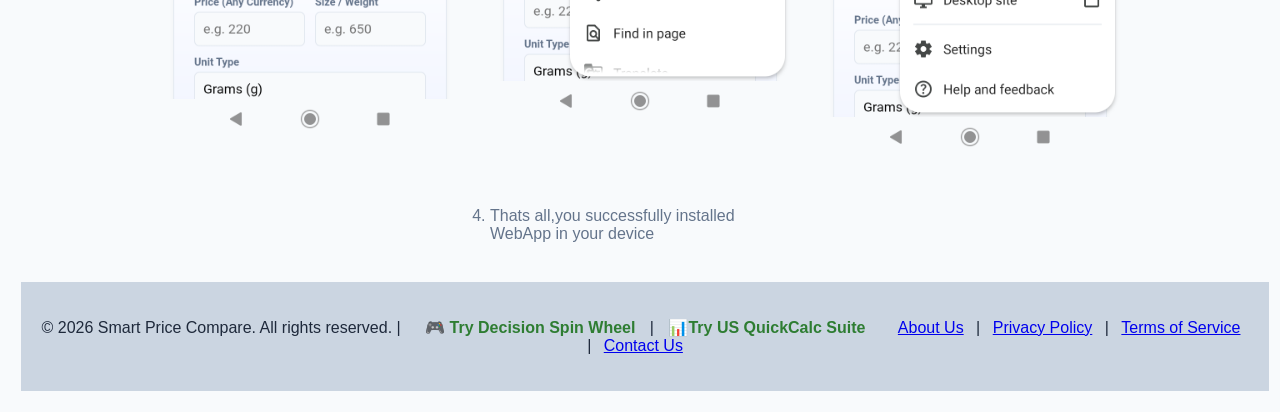
==== commit 1dd12d55: "Update index.html" ====
--- a/index.html
+++ b/index.html
@@ -305,7 +305,7 @@
 </head>
 <body>
     <nav style="background: #ffffff;border-bottom: 1px solid #e2e8f0; padding: 10px 16px; display: flex; justify-content: center; gap: 15px; width: 100%; box-sizing: border-box;">
-    <a href="/index.html" style="color: #2e7d32; font-weight: 700; text-decoration: none; font-size: 14px;">🛒 Price-Compare</a>
+    <a href="/index.html" style="color: #475569; font-weight: 700; text-decoration: none; font-size: 14px;">🛒 Price-Compare</a>
     <span style="color: #cbd5e1;">|</span>
     <a href="/wheel.html" style="color: #475569; font-weight: 600; text-decoration: none; font-size: 14px;">🎮 Spin-Wheel</a>
     <span style="color: #cbd5e1;">|</span>
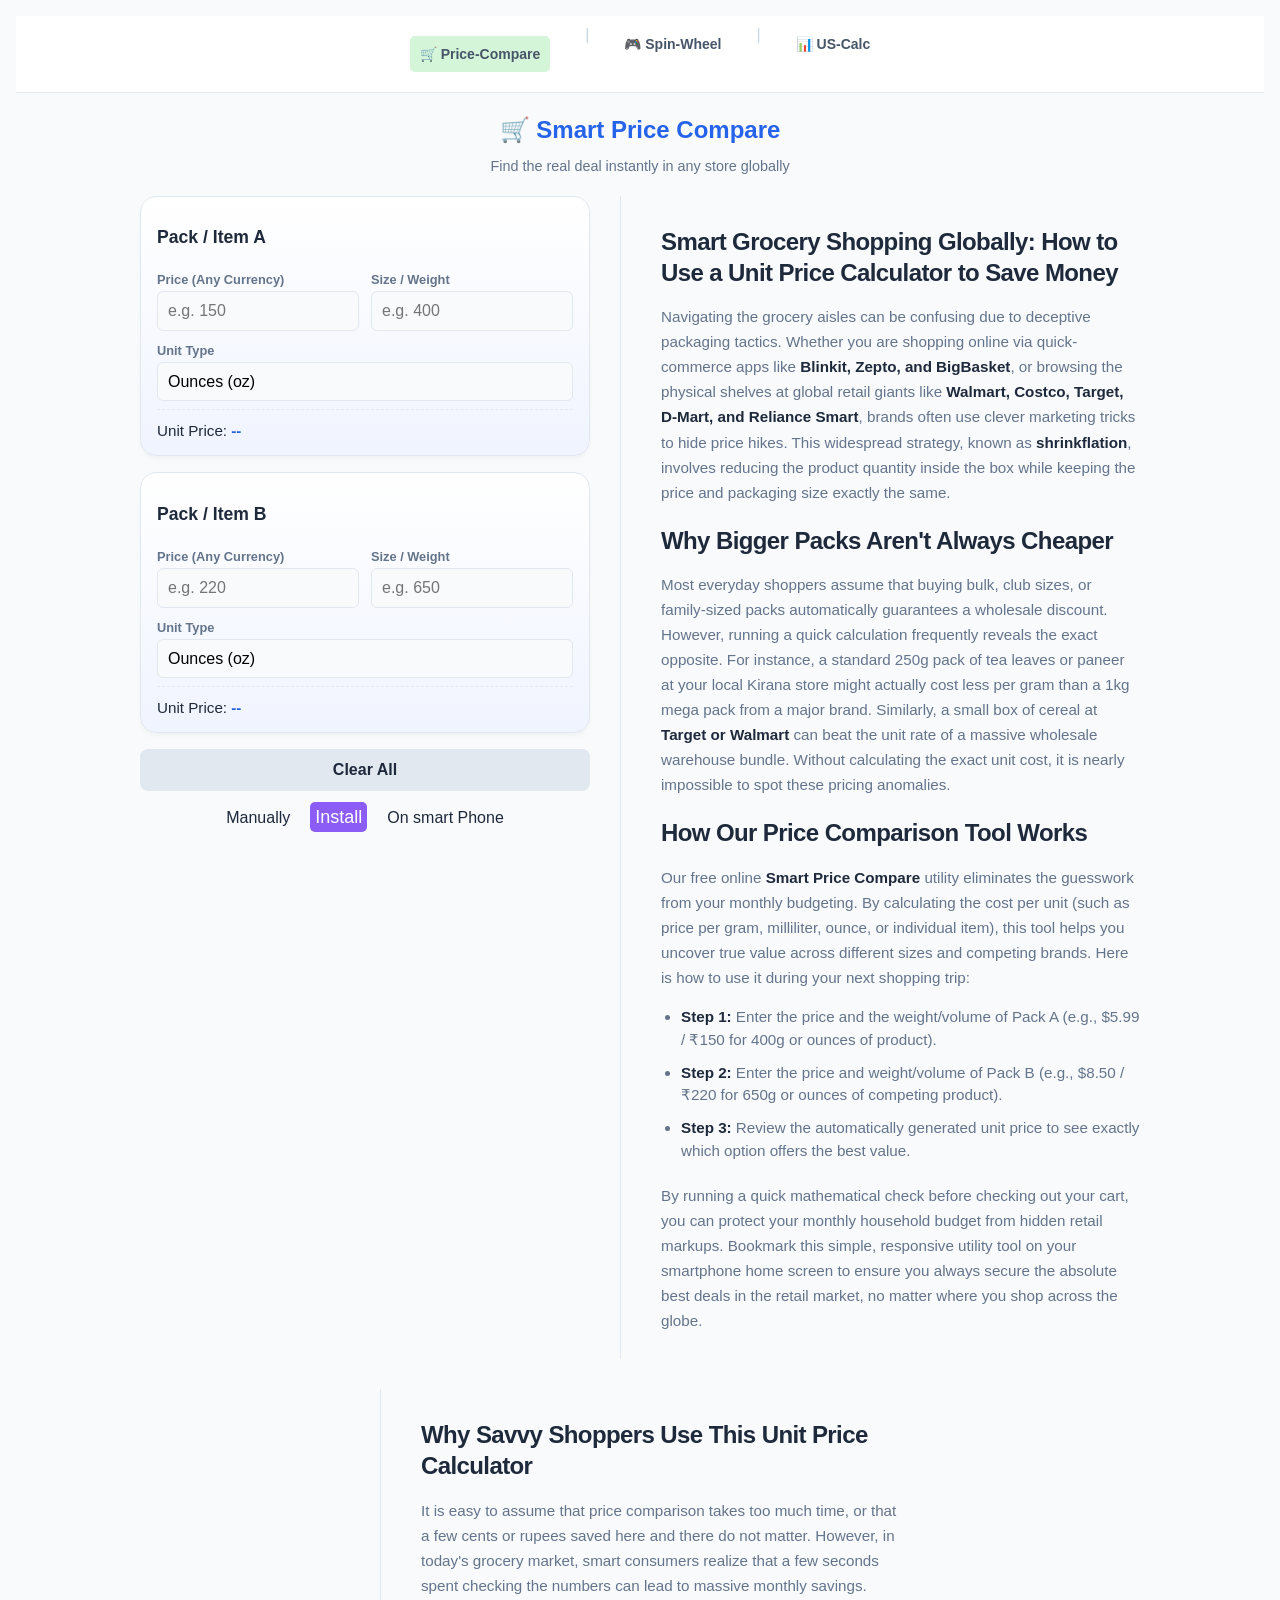
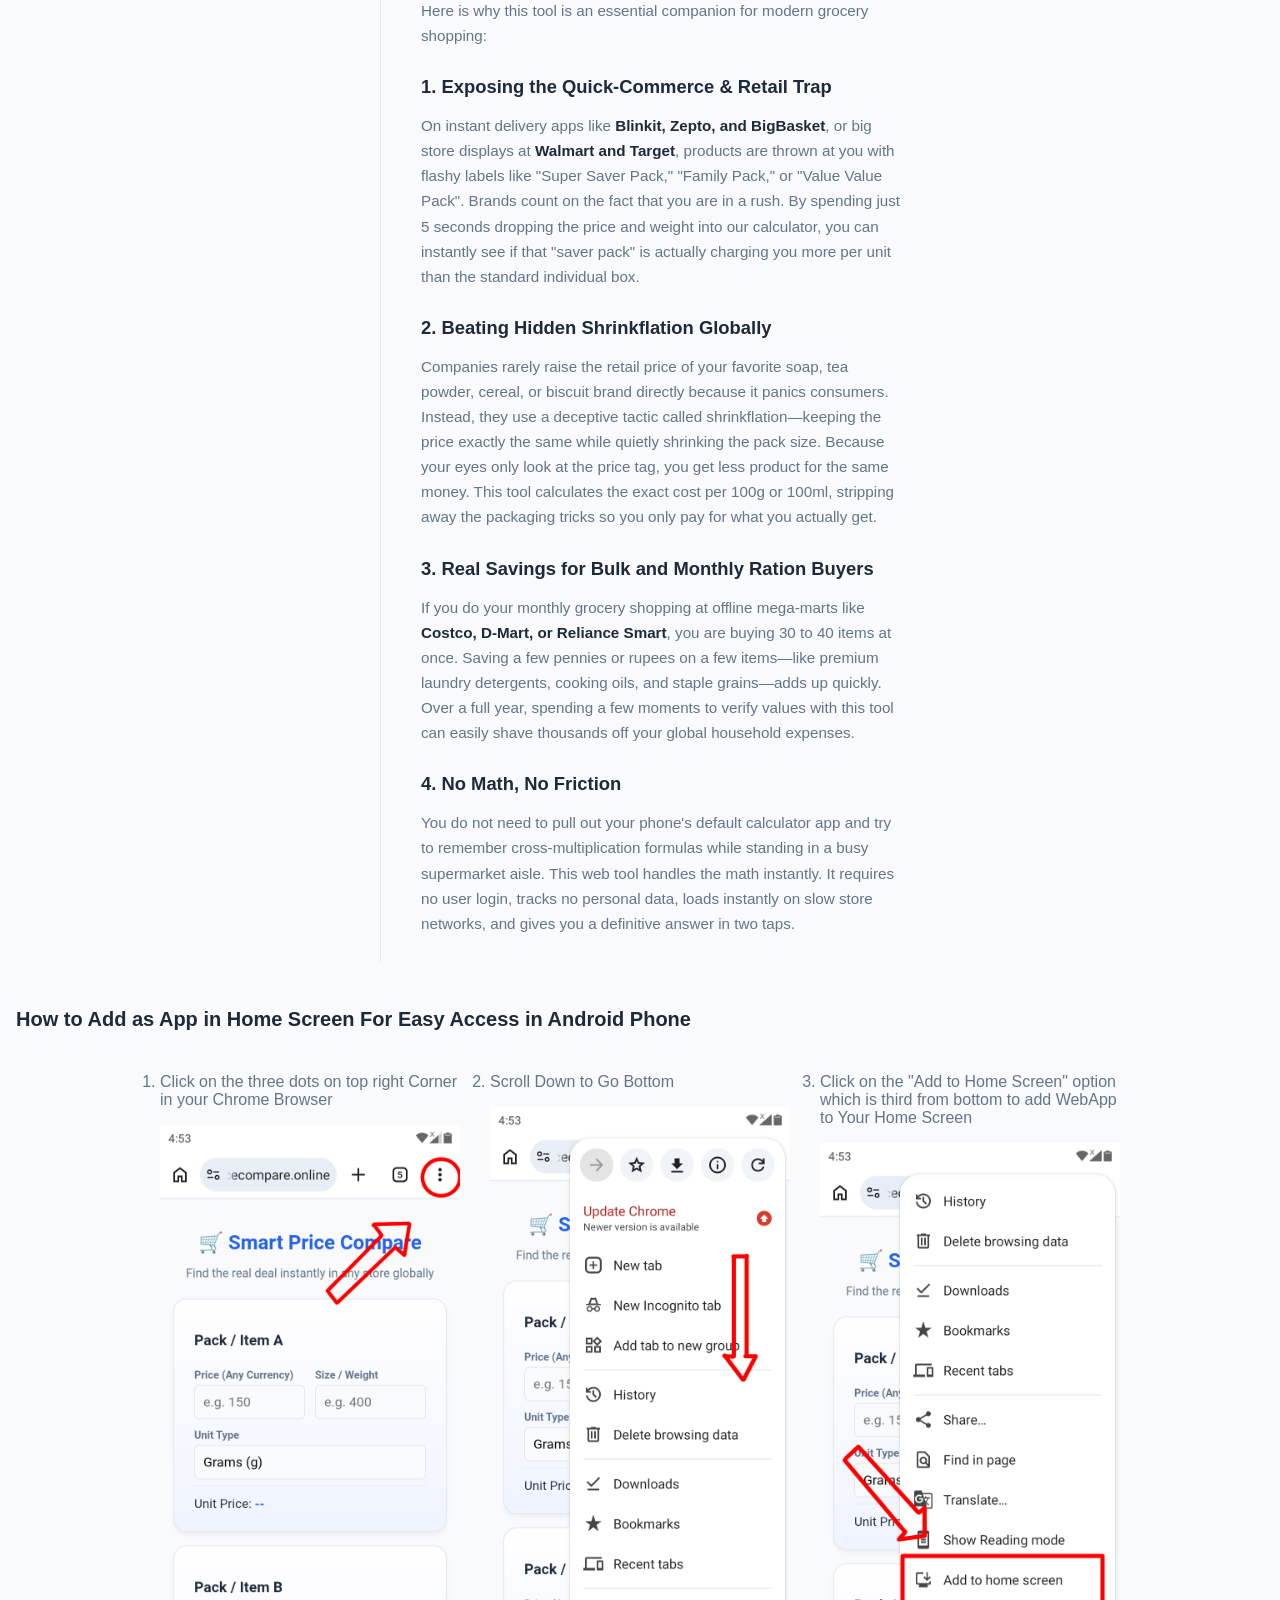
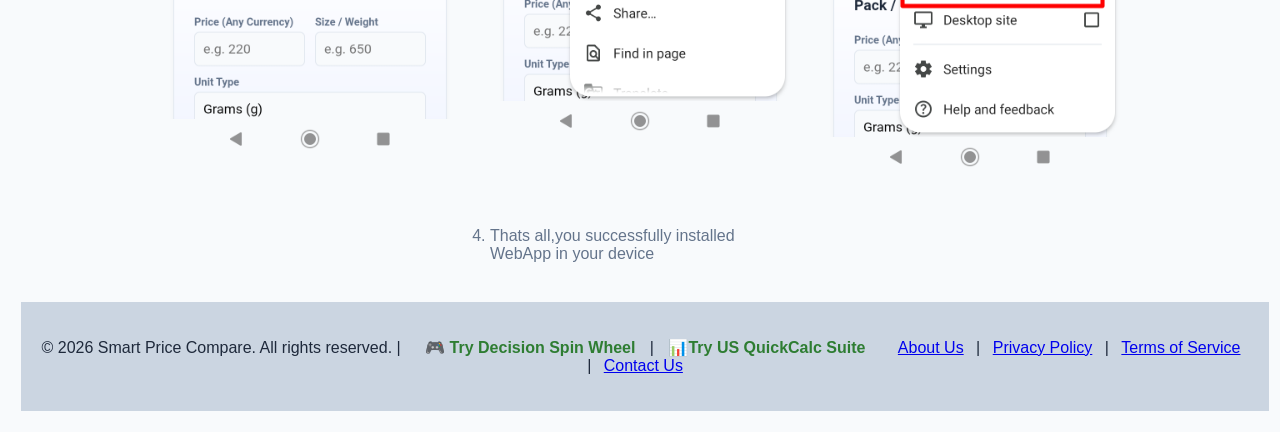
==== commit bd4d1884: "Update index.html" ====
--- a/index.html
+++ b/index.html
@@ -305,7 +305,7 @@
 </head>
 <body>
     <nav style="background: #ffffff;border-bottom: 1px solid #e2e8f0; padding: 10px 16px; display: flex; justify-content: center; gap: 15px; width: 100%; box-sizing: border-box;">
-    <a href="/index.html" style="color: #475569; font-weight: 700; text-decoration: none; font-size: 14px;">🛒 Price-Compare</a>
+    <a href="/index.html" style="background-color:#d4f5d8;padding:10px;border-radius:5px;color: #475569; font-weight: 700; text-decoration: none; font-size: 14px;">🛒 Price-Compare</a>
     <span style="color: #cbd5e1;">|</span>
     <a href="/wheel.html" style="color: #475569; font-weight: 600; text-decoration: none; font-size: 14px;">🎮 Spin-Wheel</a>
     <span style="color: #cbd5e1;">|</span>
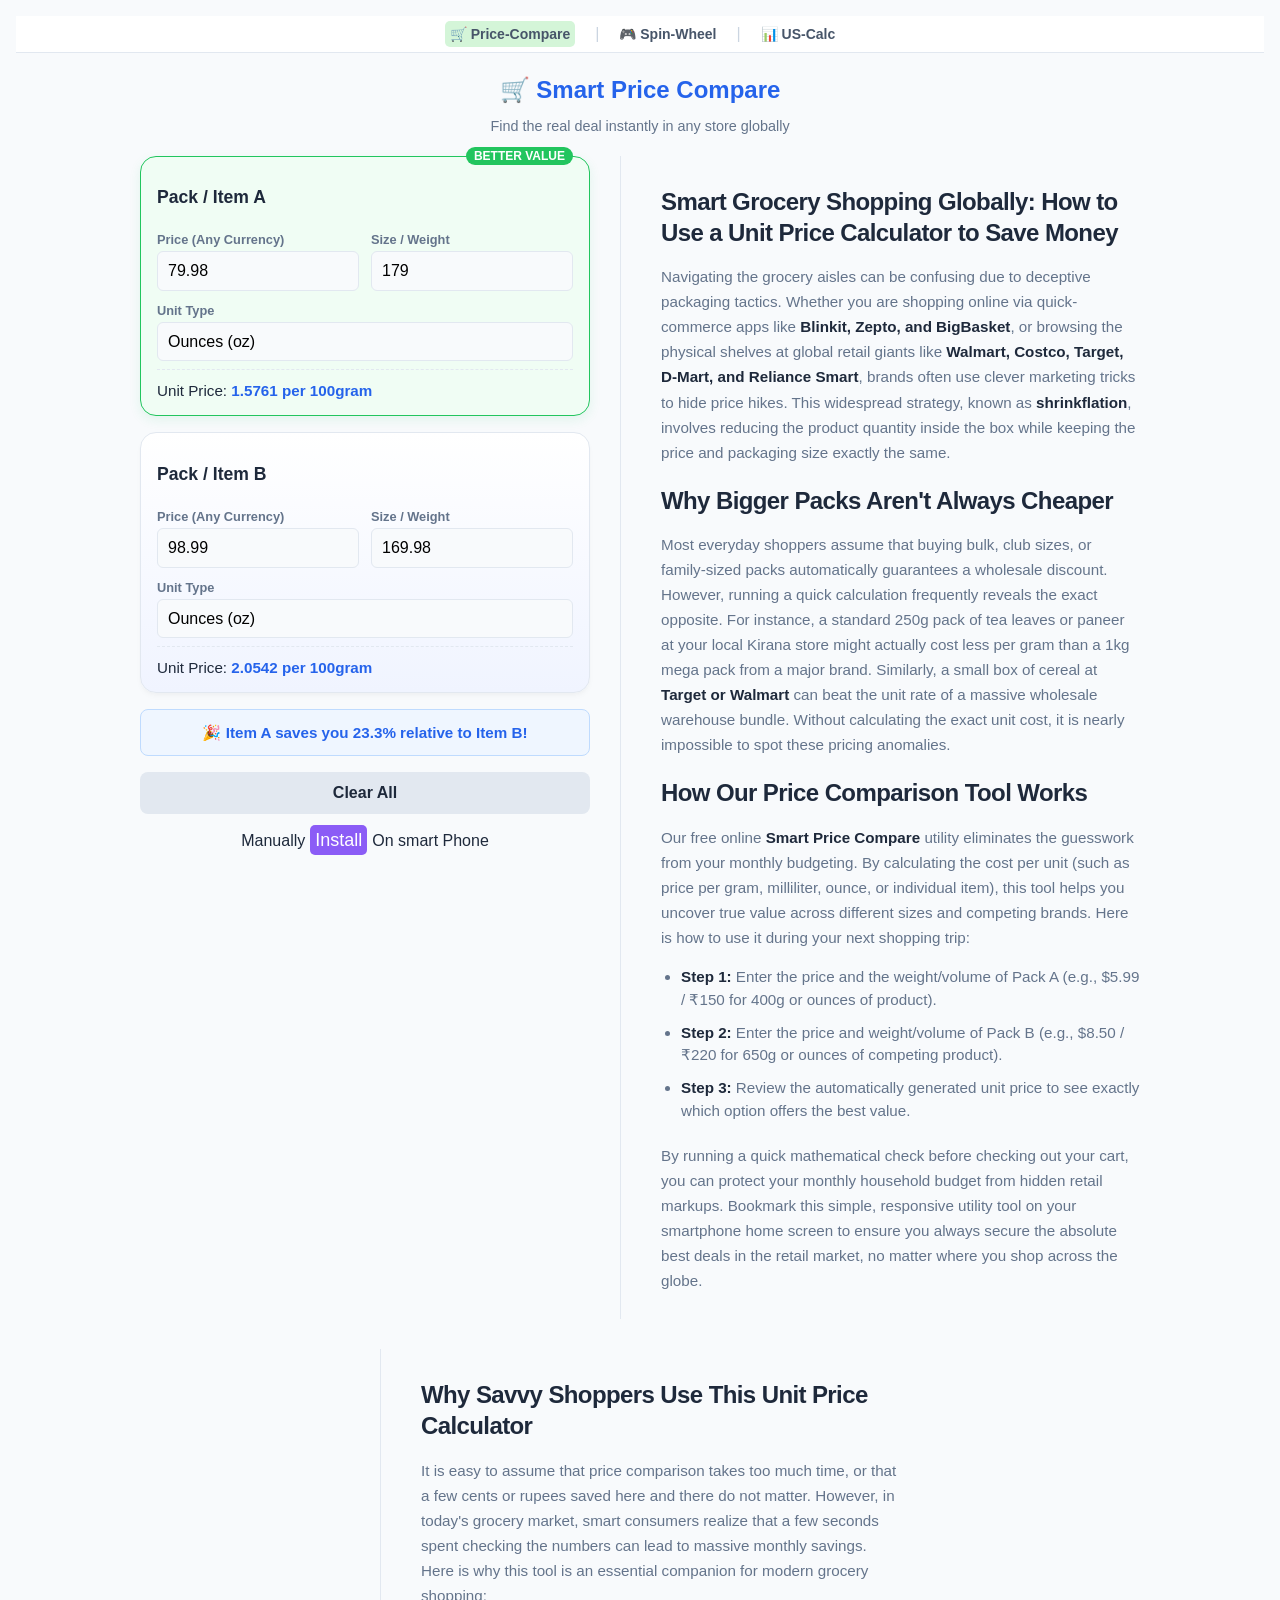
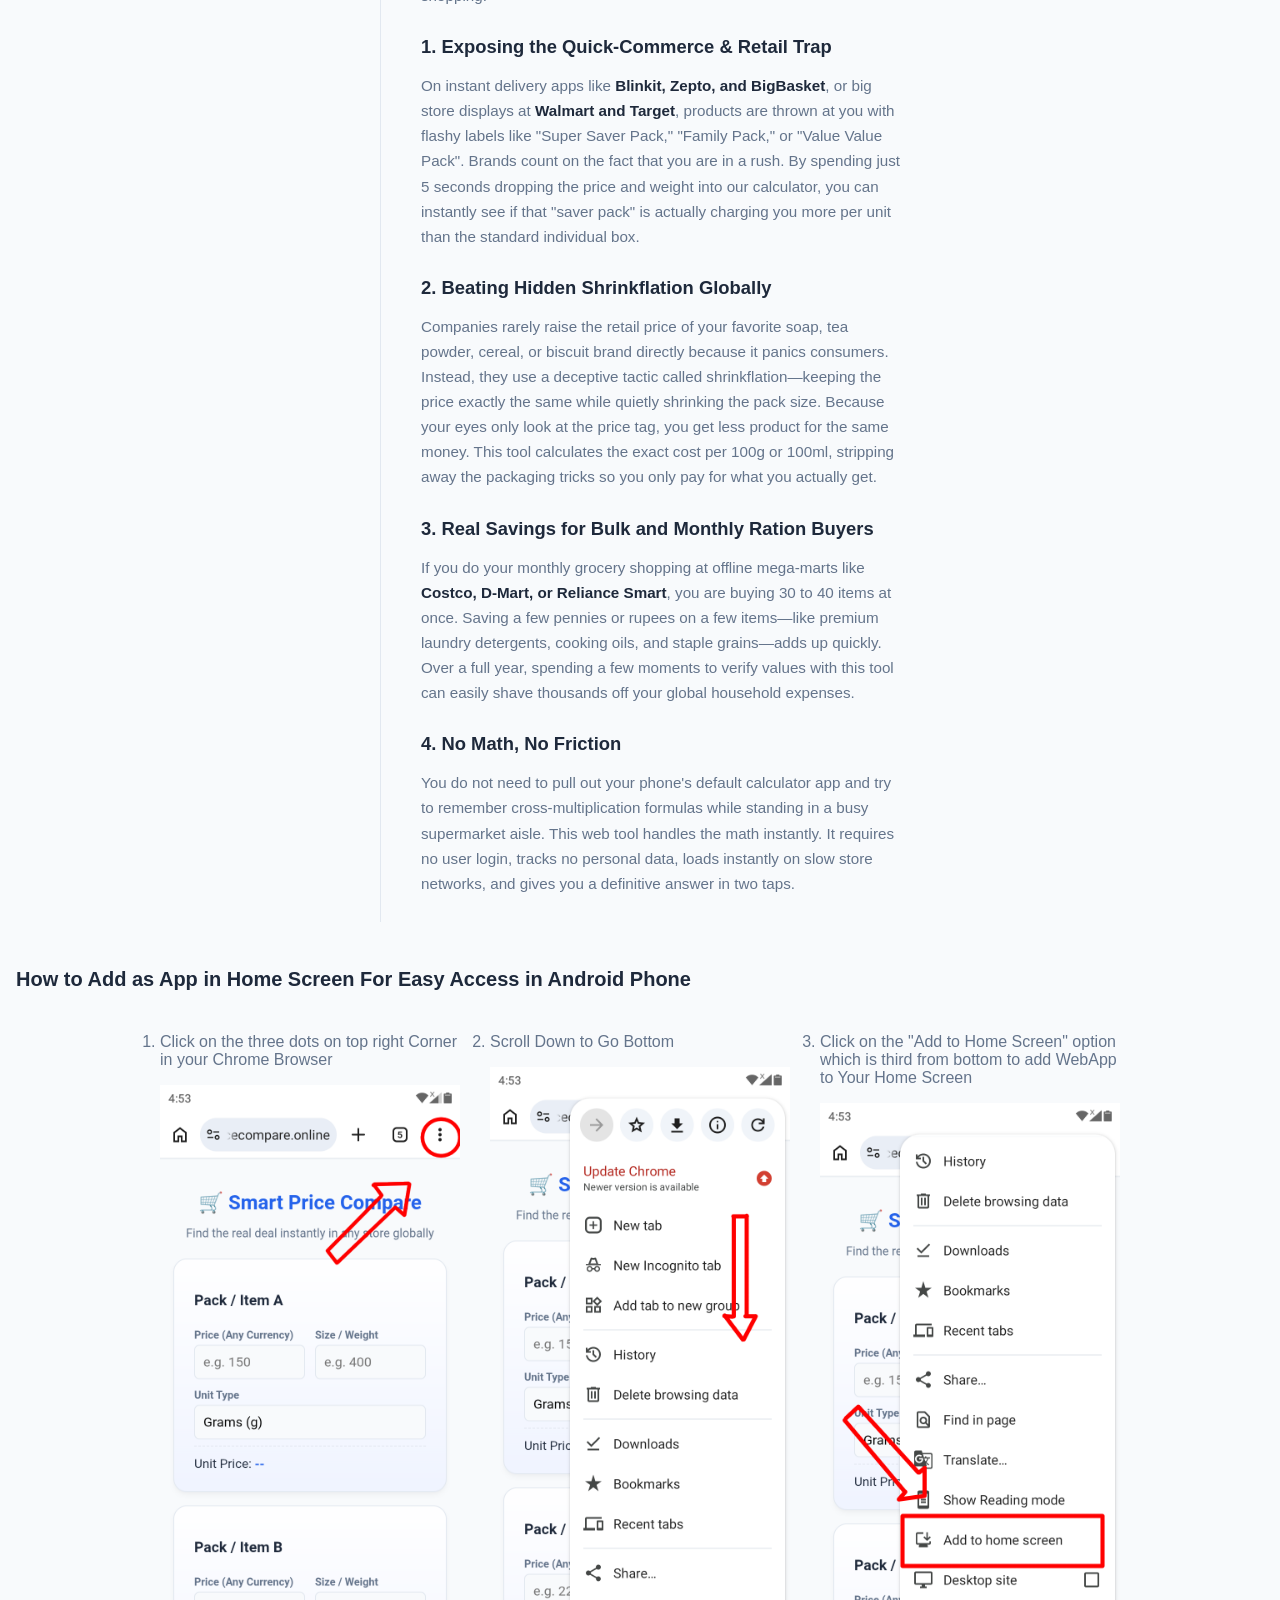
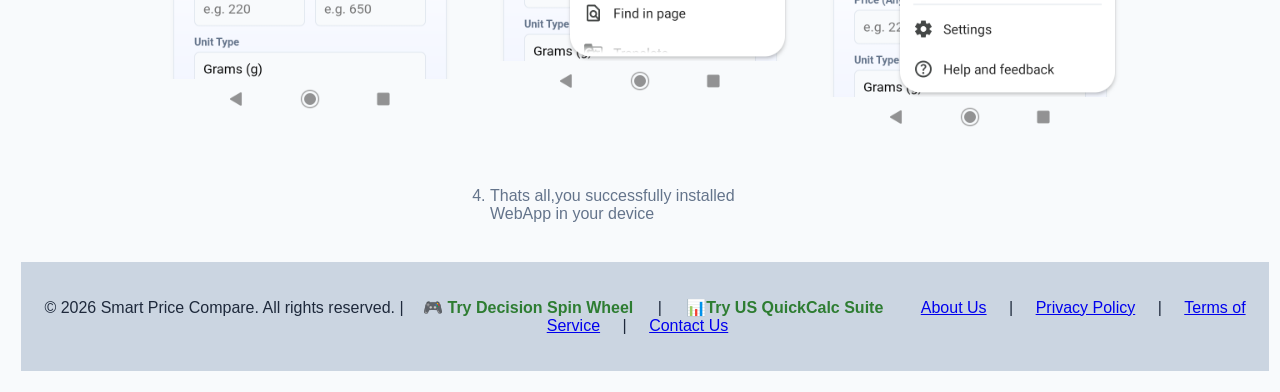
==== commit af92c072: "Update index.html" ====
--- a/index.html
+++ b/index.html
@@ -113,8 +113,11 @@
             width: 100%;
             padding: 20px;
         }
+        footer a {
+            padding:10px;
+        }
         a{
-            margin: 10px 20px;
+            margin:5px;
         }
 
         h1 {
@@ -304,8 +307,8 @@
     </style>
 </head>
 <body>
-    <nav style="background: #ffffff;border-bottom: 1px solid #e2e8f0; padding: 10px 16px; display: flex; justify-content: center; gap: 15px; width: 100%; box-sizing: border-box;">
-    <a href="/index.html" style="background-color:#d4f5d8;padding:10px;border-radius:5px;color: #475569; font-weight: 700; text-decoration: none; font-size: 14px;">🛒 Price-Compare</a>
+    <nav style="background: #ffffff;border-bottom: 1px solid #e2e8f0; display: flex;align-items:center; justify-content: center; gap: 15px; width: 100%; box-sizing: border-box;">
+    <a href="/index.html" style="background-color:#d4f5d8;border-radius:5px;padding:5px;color: #475569; font-weight: 700; text-decoration: none; font-size: 14px;">🛒 Price-Compare</a>
     <span style="color: #cbd5e1;">|</span>
     <a href="/wheel.html" style="color: #475569; font-weight: 600; text-decoration: none; font-size: 14px;">🎮 Spin-Wheel</a>
     <span style="color: #cbd5e1;">|</span>
@@ -322,9 +325,9 @@
                     <h2>Pack / Item A</h2>
             		<div class="input-group">
                 		<div class="input-field"><label>Price (Any Currency)</label>
-                    	    <input type="number" id="priceA" placeholder="e.g. 150" inputmode="decimal" oninput="calculate()"></div>
+                    	    <input type="number" id="priceA" placeholder="e.g. 150" value="79.98" inputmode="decimal" oninput="calculate()"></div>
                 		<div class="input-field"><label>Size / Weight</label>
-                   		 <input type="number" id="sizeA" placeholder="e.g. 400" inputmode="decimal" oninput="calculate()"></div>
+                   		 <input type="number" id="sizeA" placeholder="e.g. 400" value="179" inputmode="decimal" oninput="calculate()"></div>
             		</div>
                     <div class="input-field">
                         <label>Unit Type</label>
@@ -346,11 +349,11 @@
                     <div class="input-group">
                         <div class="input-field">
                             <label>Price (Any Currency)</label>
-                            <input type="number" id="priceB" placeholder="e.g. 220" inputmode="decimal" oninput="calculate()">
+                            <input type="number" id="priceB" placeholder="e.g. 220" value="98.99" inputmode="decimal" oninput="calculate()">
                         </div>
                         <div class="input-field">
                             <label>Size / Weight</label>
-                            <input type="number" id="sizeB" placeholder="e.g. 650" inputmode="decimal" oninput="calculate()">
+                            <input type="number" id="sizeB" placeholder="e.g. 650" value="169.98" inputmode="decimal" oninput="calculate()">
                         </div>
                     </div>
                     <div class="input-field">
@@ -511,13 +514,13 @@
         if (priceA && sizeA && sizeA > 0) {
             // Standardize everything to a base of 100 units (e.g. per 100g, 100ml, 100 pieces)
             basePriceA = (priceA / (sizeA * unitA)) * 100;
-            document.getElementById('outputA').innerText = basePriceA.toFixed(4) + " per 100";
+            document.getElementById('outputA').innerText = basePriceA.toFixed(4) + " per 100gram";
         }
 
         // Process Item B if valid inputs exist
         if (priceB && sizeB && sizeB > 0) {
             basePriceB = (priceB / (sizeB * unitB)) * 100;
-            document.getElementById('outputB').innerText = basePriceB.toFixed(4) + " per 100";
+            document.getElementById('outputB').innerText = basePriceB.toFixed(4) + " per 100gram";
         }
 
         // Compare values if both items are fully entered
@@ -544,6 +547,7 @@
             document.getElementById('sizeB').value = '';
             calculate();
             }
+    calculate();
             </script>
 </body>
 </html>
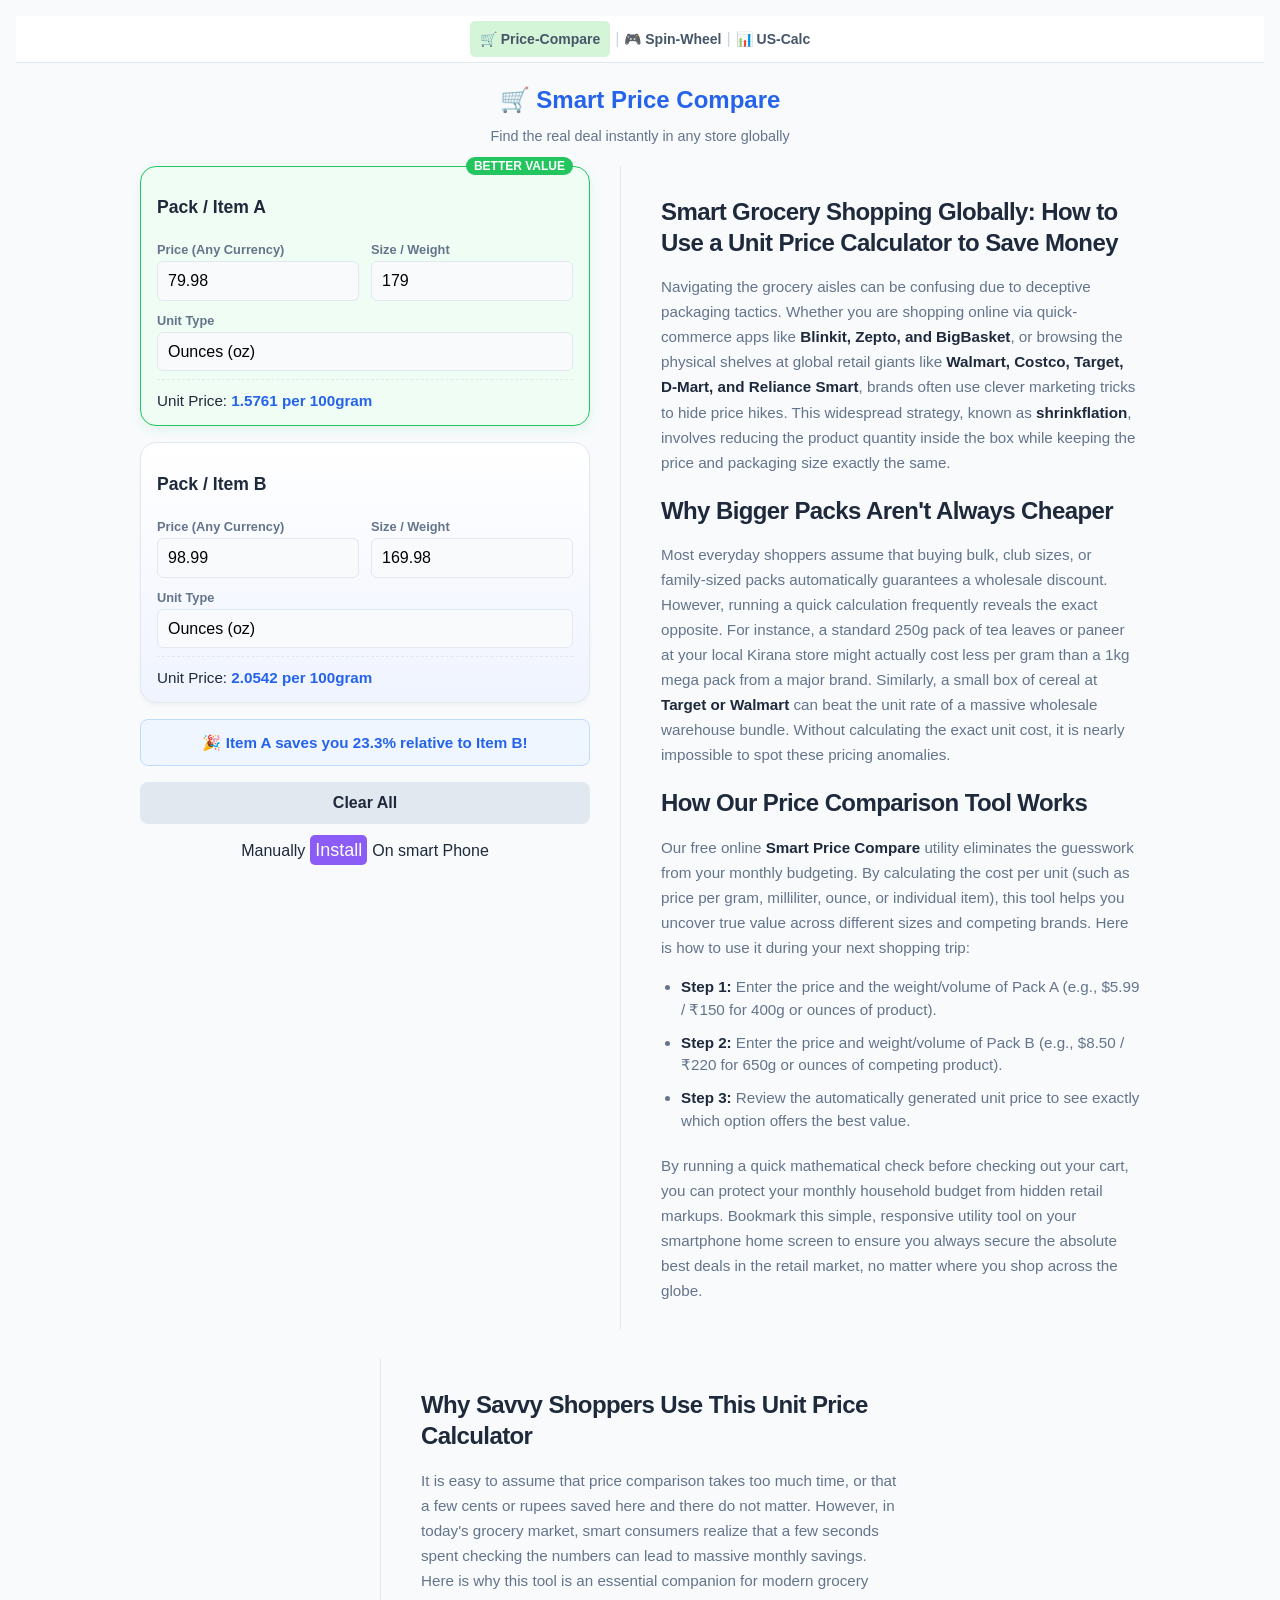
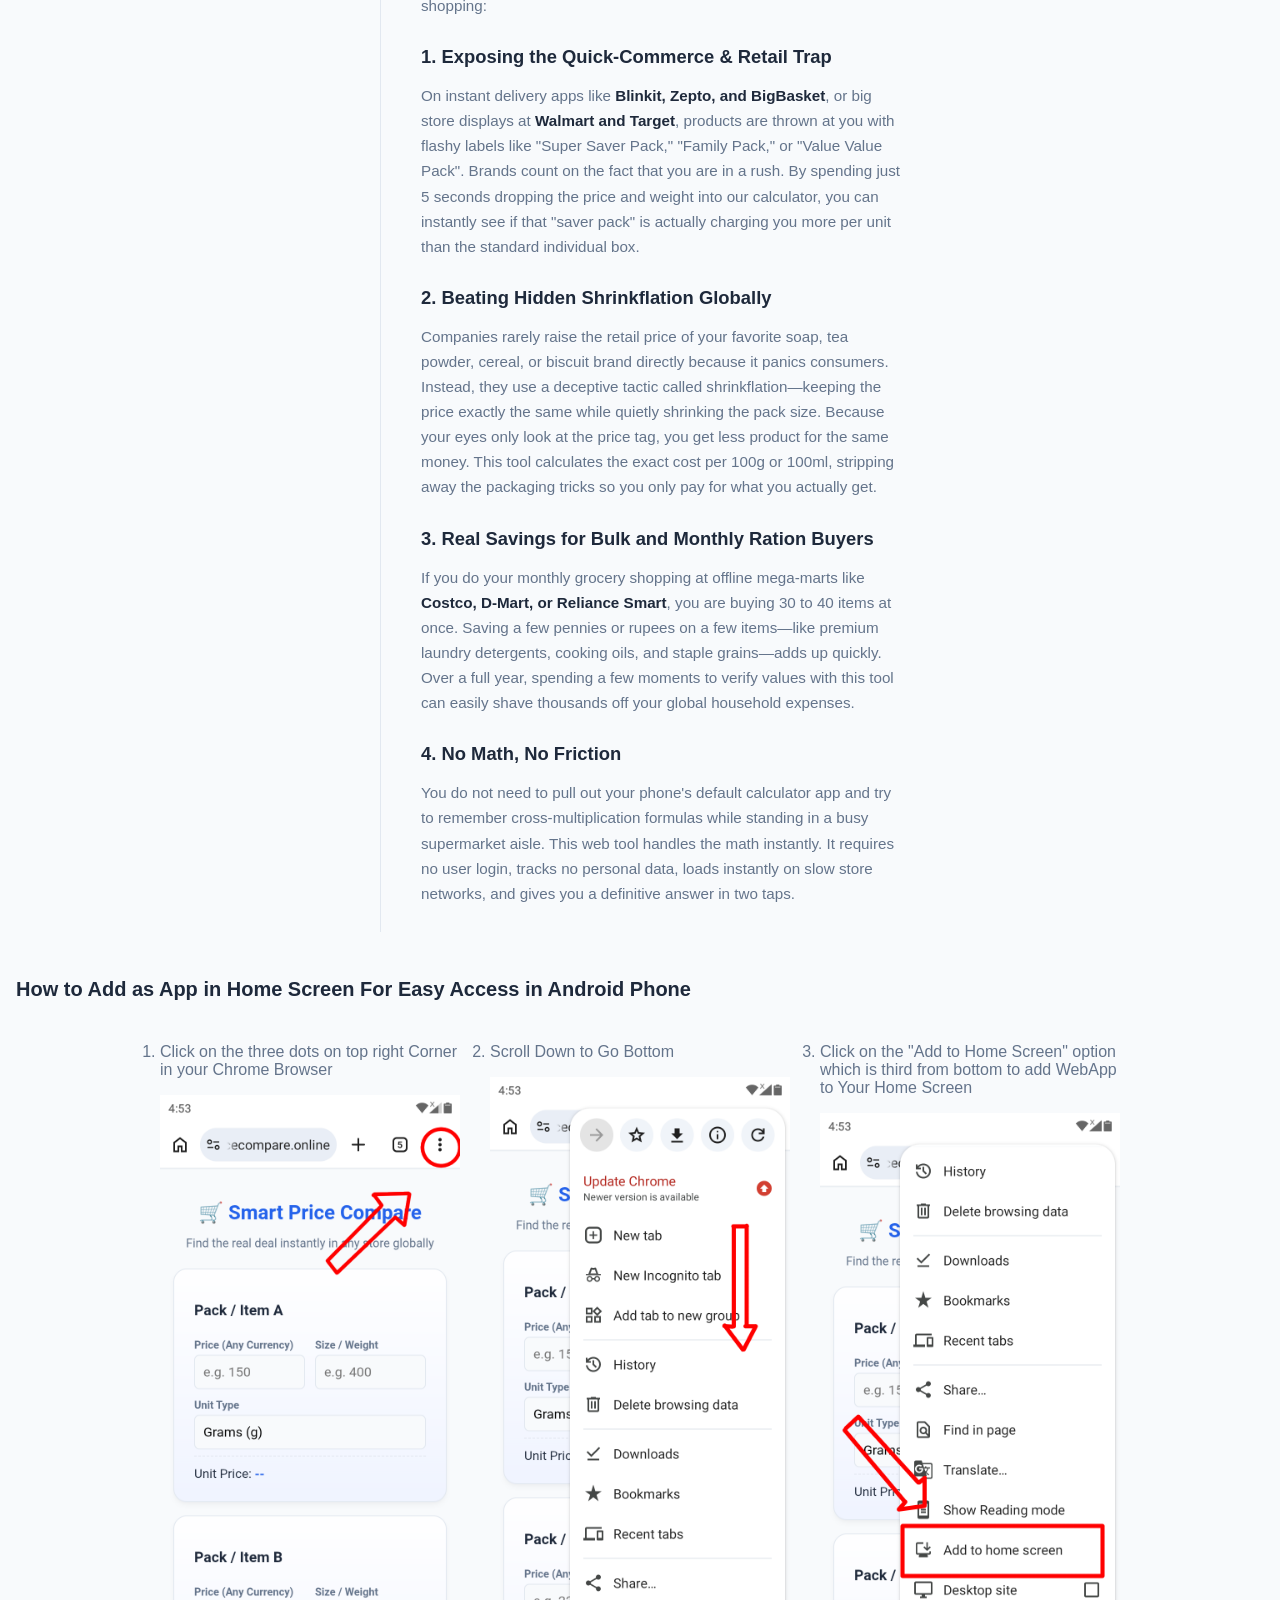
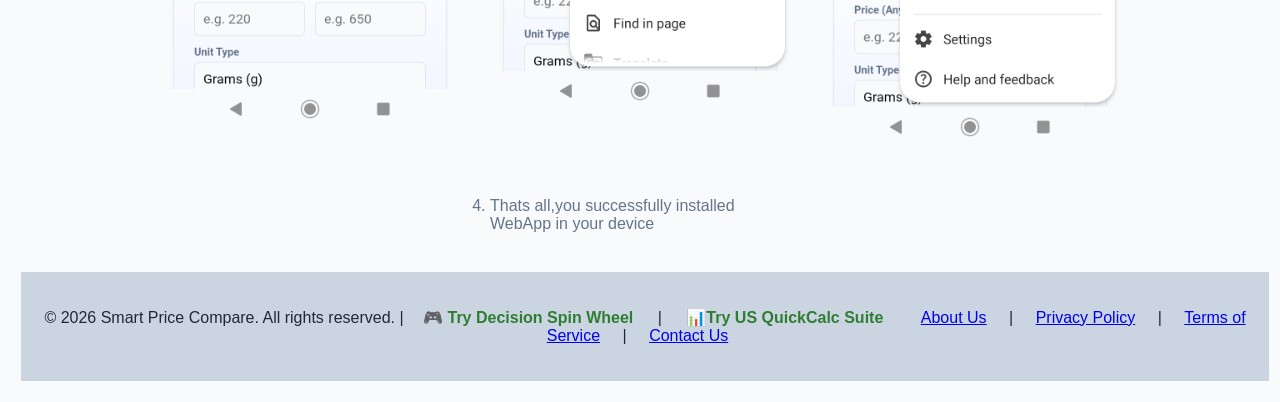
==== commit 728dec9f: "Update index.html" ====
--- a/index.html
+++ b/index.html
@@ -307,8 +307,8 @@
     </style>
 </head>
 <body>
-    <nav style="background: #ffffff;border-bottom: 1px solid #e2e8f0; display: flex;align-items:center; justify-content: center; gap: 15px; width: 100%; box-sizing: border-box;">
-    <a href="/index.html" style="background-color:#d4f5d8;border-radius:5px;padding:5px;color: #475569; font-weight: 700; text-decoration: none; font-size: 14px;">🛒 Price-Compare</a>
+    <nav style="background: #ffffff;border-bottom: 1px solid #e2e8f0; display: flex;align-items:center; justify-content: center; width: 100%; box-sizing: border-box;">
+    <a href="/index.html" style="background-color:#d4f5d8;border-radius:5px;padding:10px;color: #475569; font-weight: 700; text-decoration: none; font-size: 14px;">🛒 Price-Compare</a>
     <span style="color: #cbd5e1;">|</span>
     <a href="/wheel.html" style="color: #475569; font-weight: 600; text-decoration: none; font-size: 14px;">🎮 Spin-Wheel</a>
     <span style="color: #cbd5e1;">|</span>
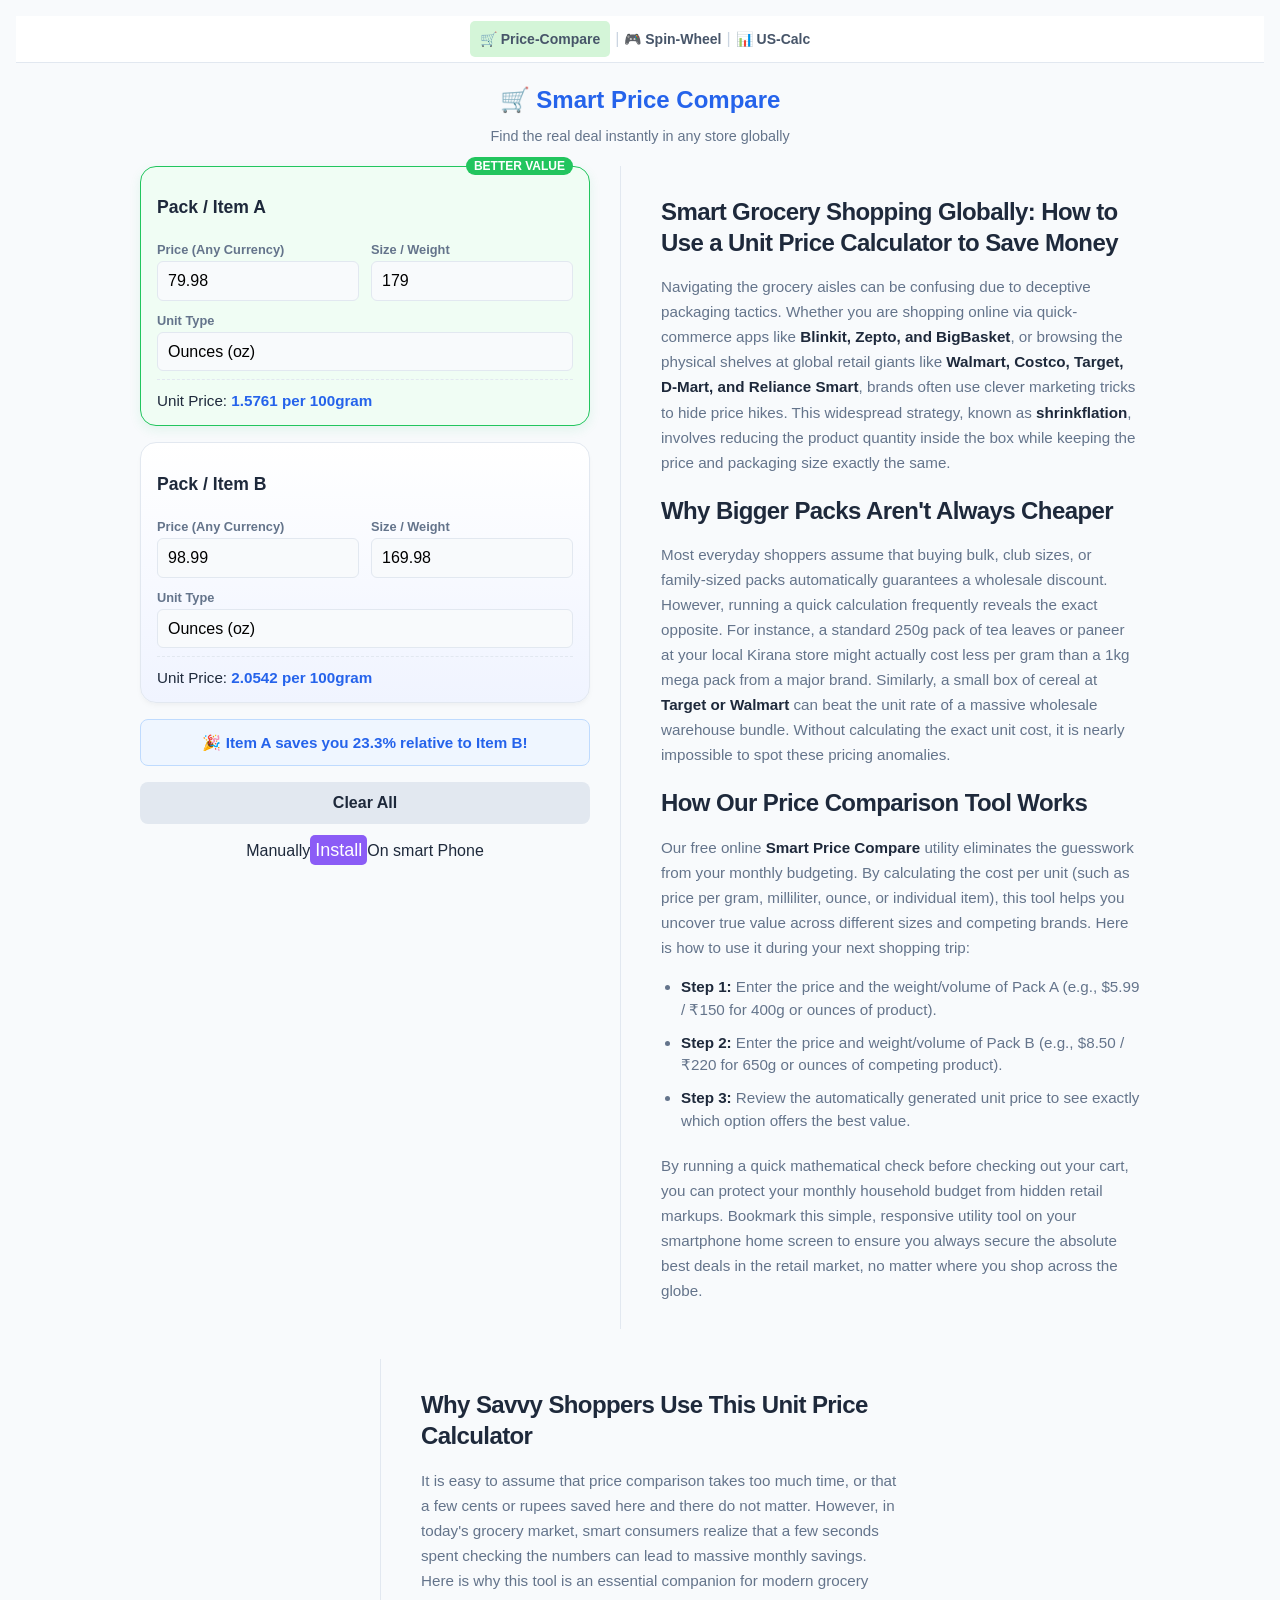
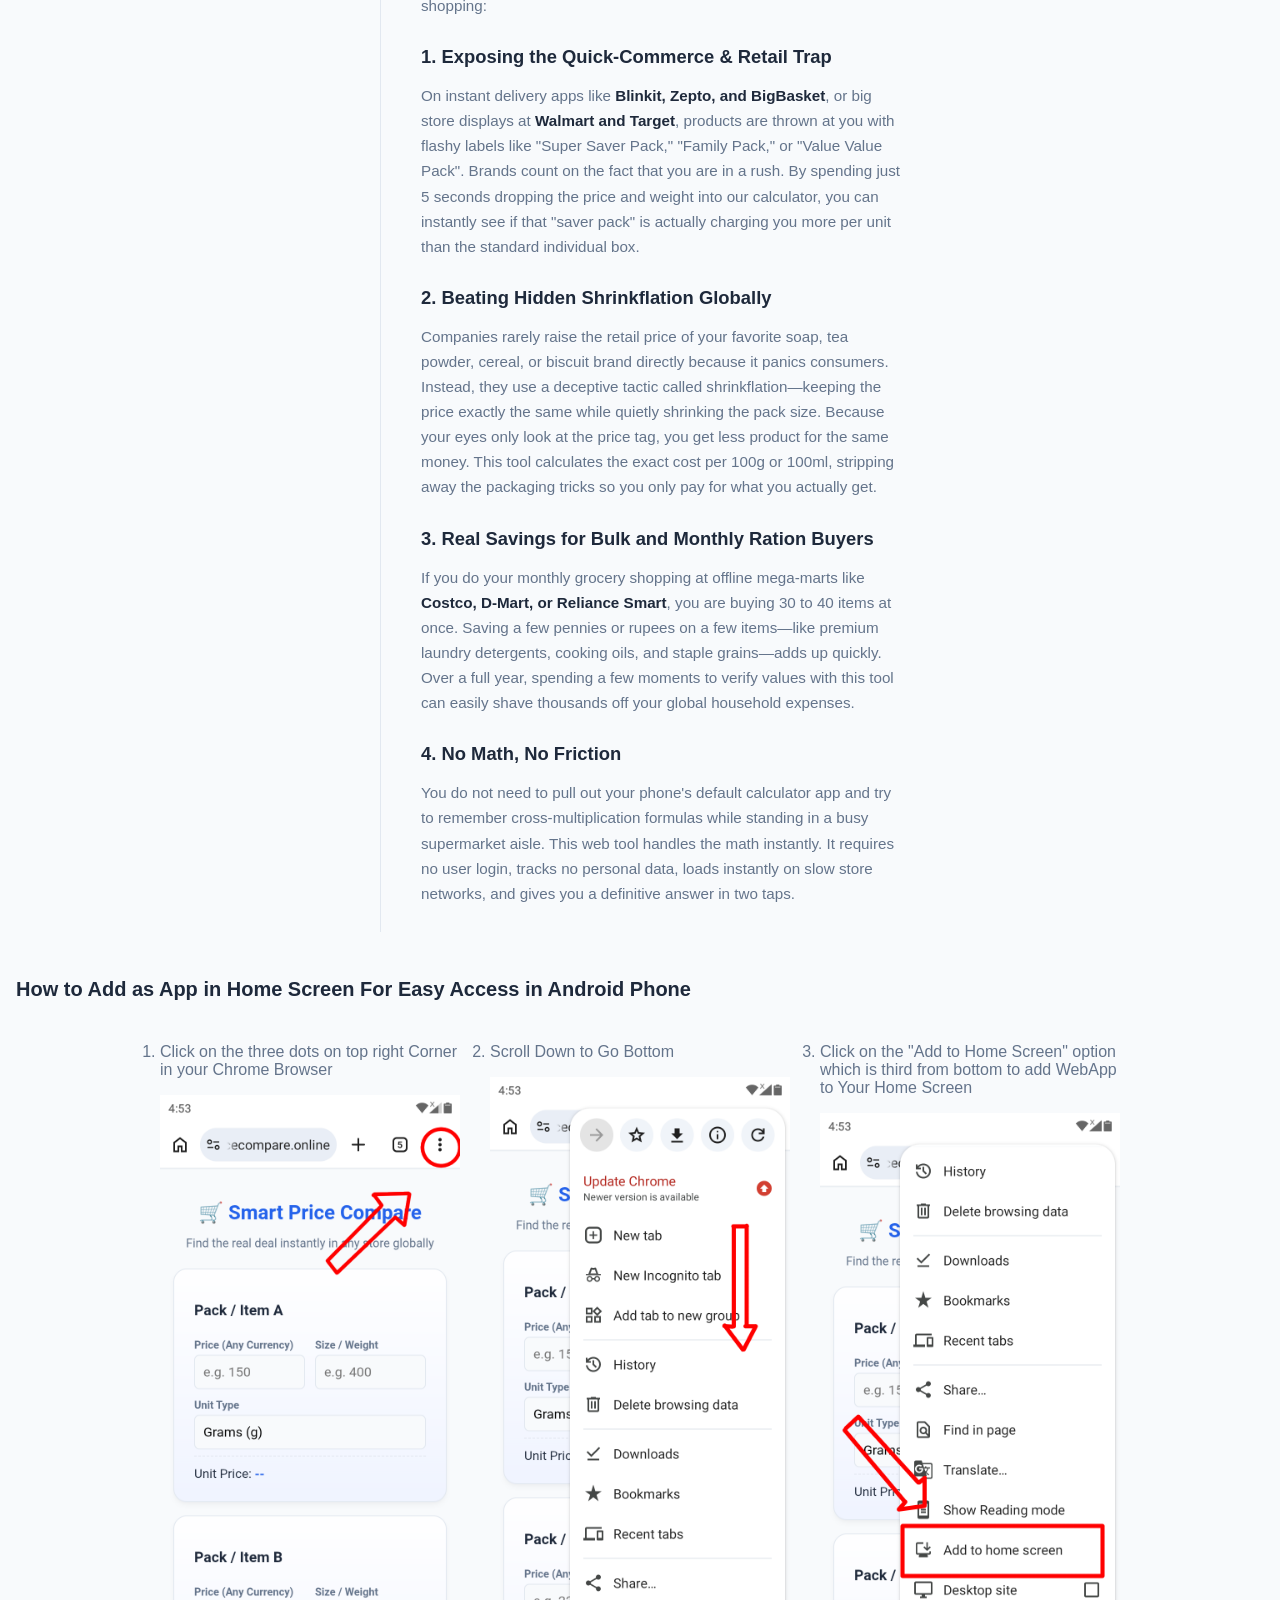
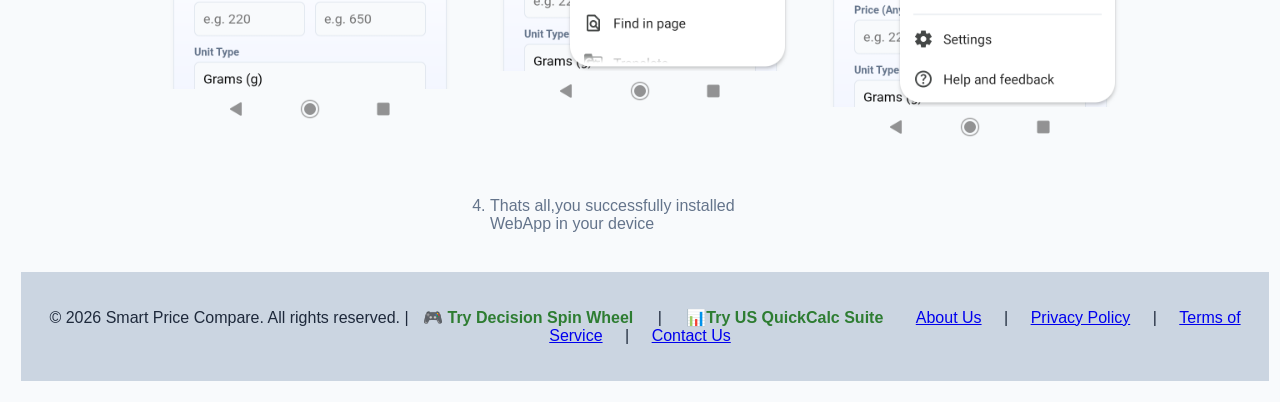
==== commit 108b550d: "Update index.html" ====
--- a/index.html
+++ b/index.html
@@ -116,7 +116,7 @@
         footer a {
             padding:10px;
         }
-        a{
+        nav a{
             margin:5px;
         }
 
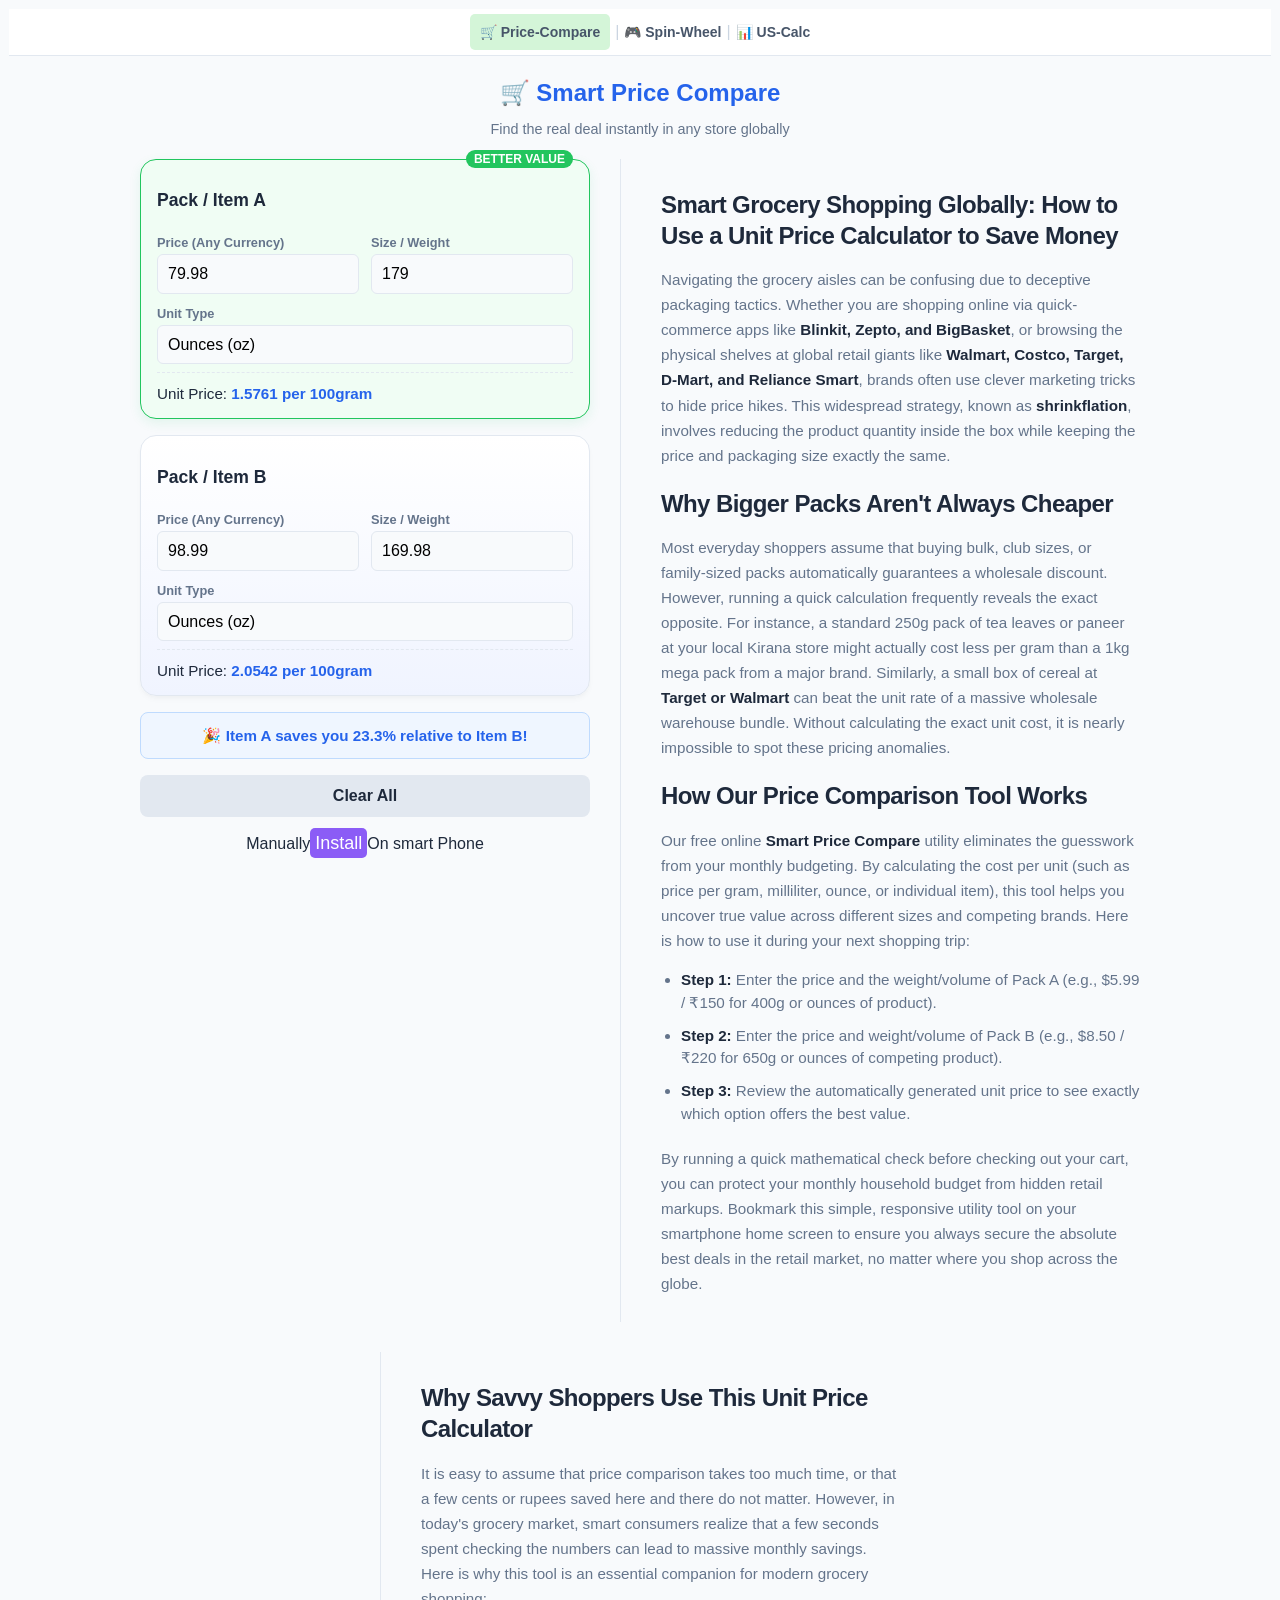
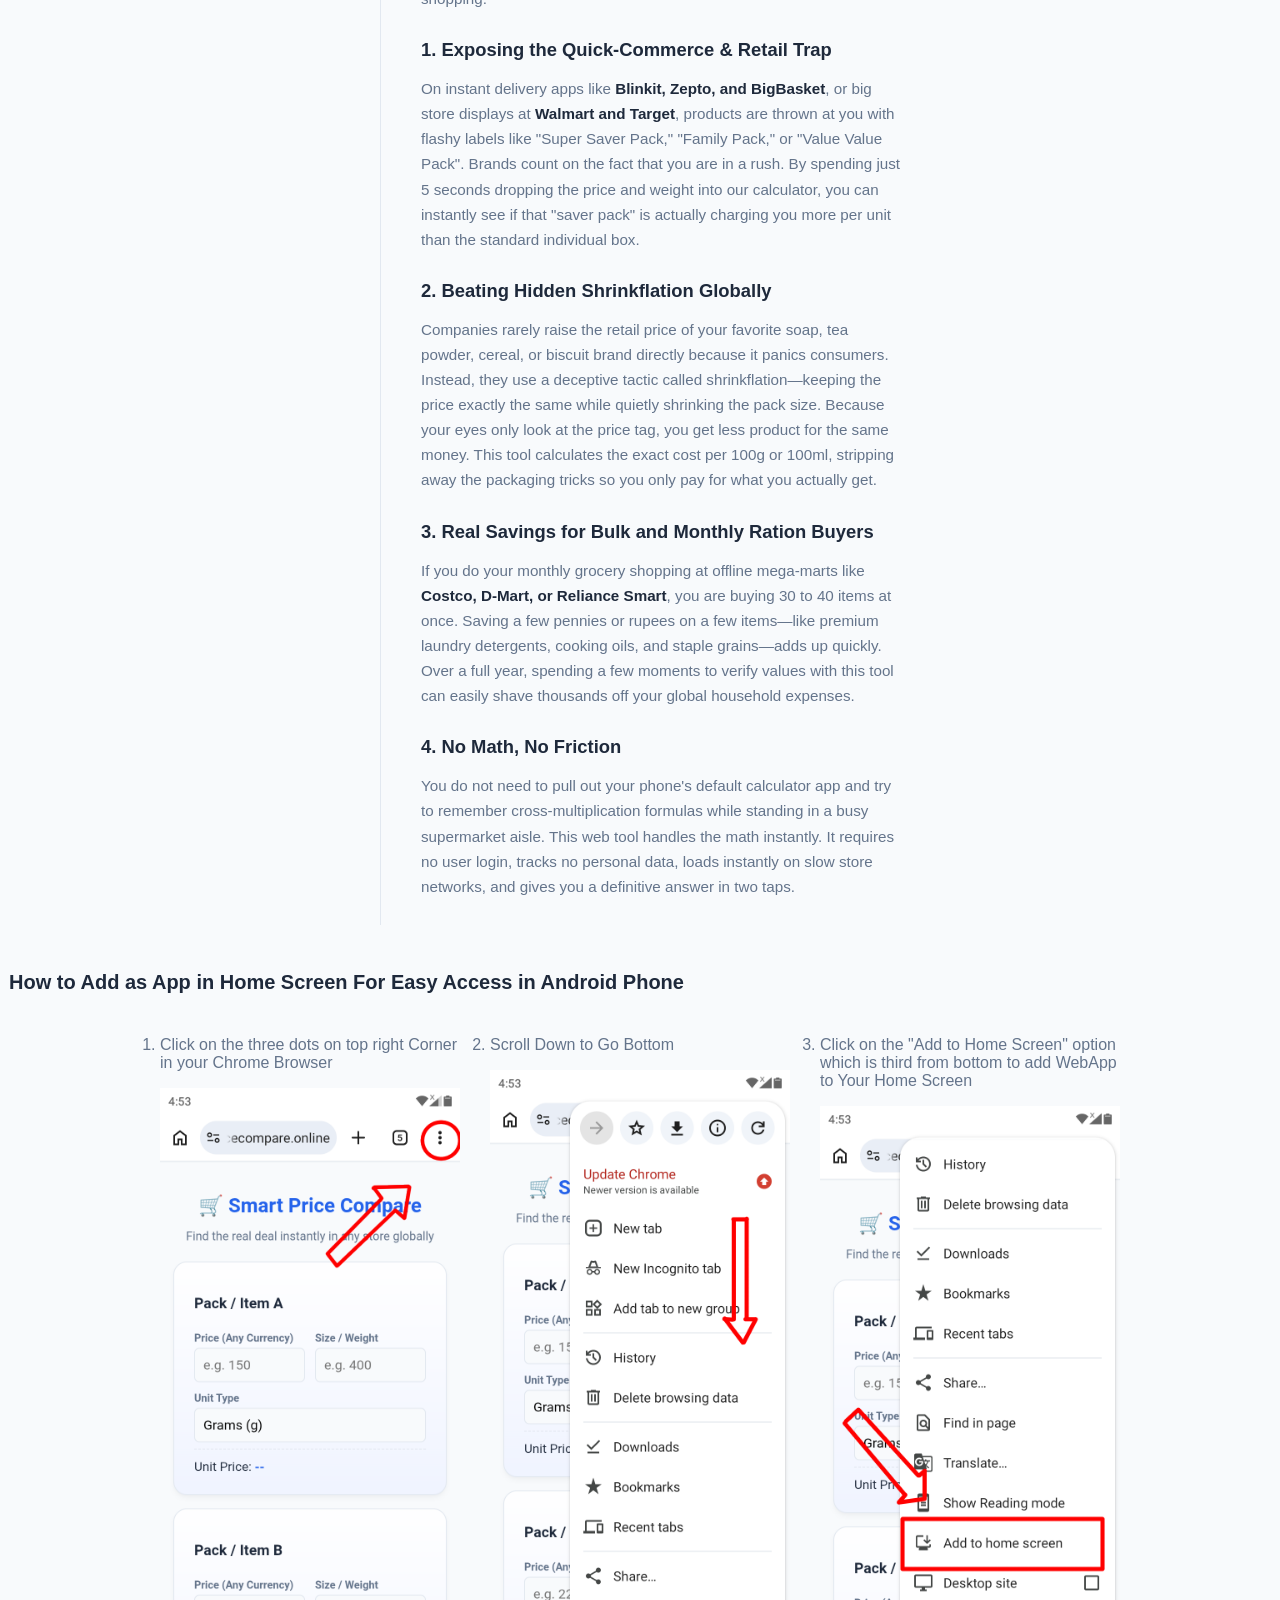
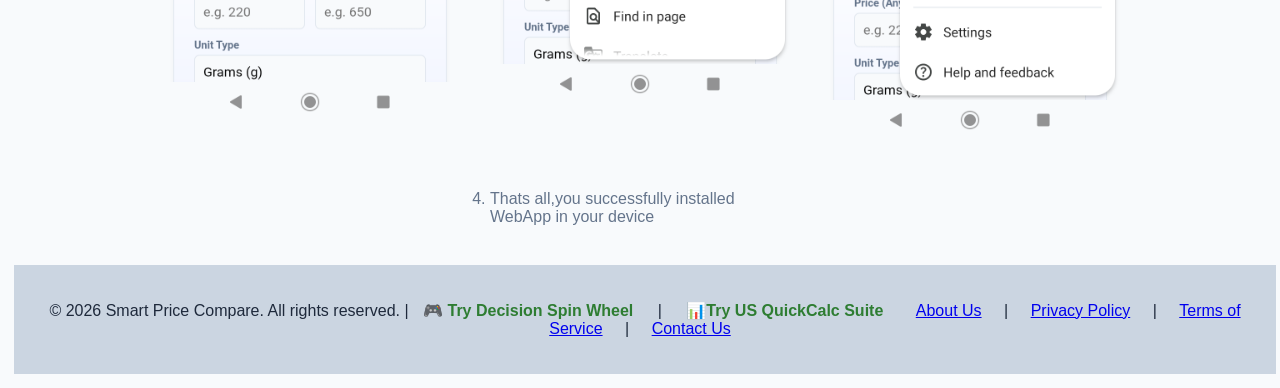
==== commit 251c763c: "Update index.html" ====
--- a/index.html
+++ b/index.html
@@ -39,7 +39,7 @@
         body {
             background-color: var(--background);
             color: var(--text);
-            padding: 16px;
+            padding:9px;
             margin: auto;
         }
 
